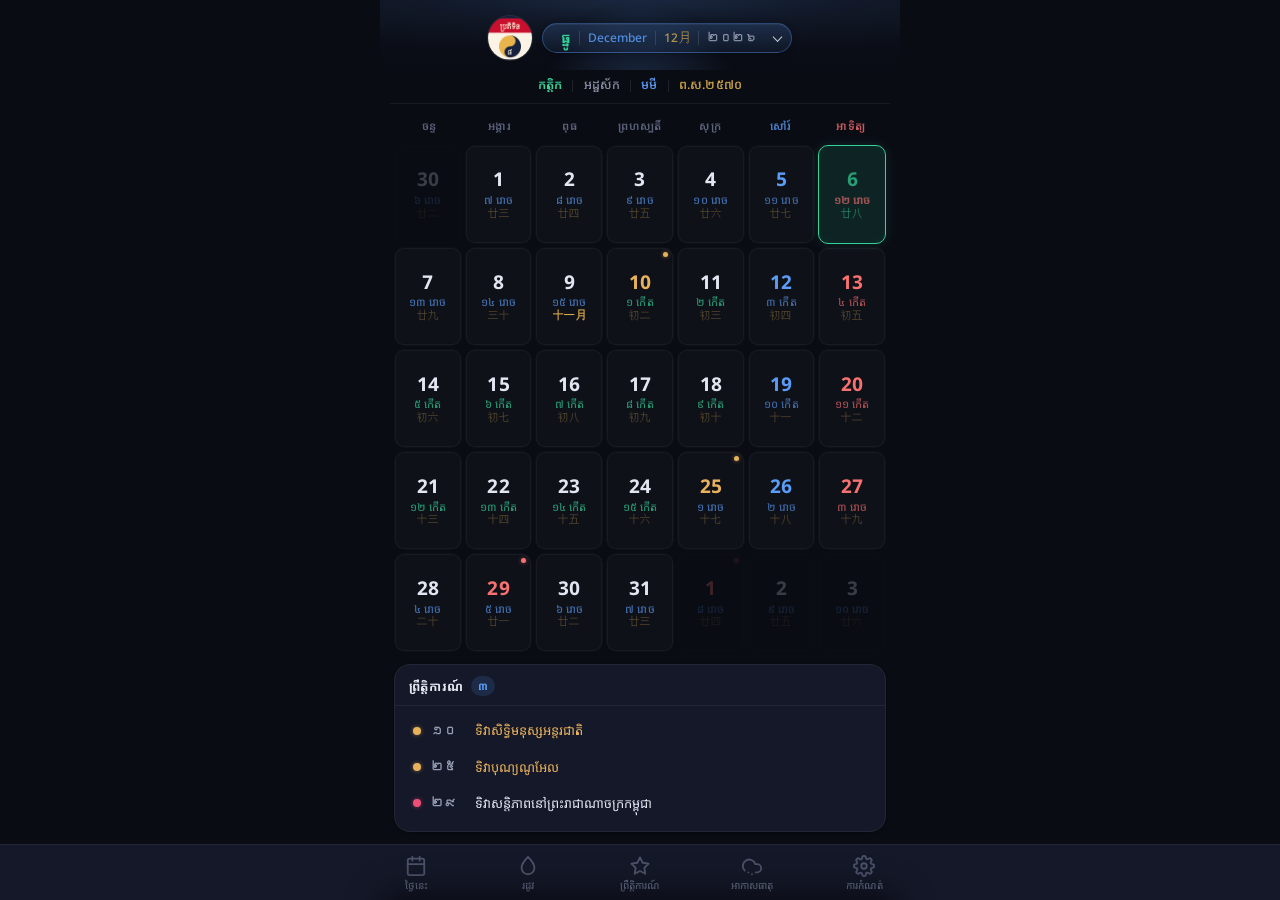
==== index.html @ cca9beac "Release 1.5.1 Version bump only; no functional change on top of 1.5.0.  Service worker cache bumped " ====
<!DOCTYPE html>
<html lang="km">
<head>
  <meta charset="UTF-8">
  <meta name="viewport" content="width=device-width, initial-scale=1.0, viewport-fit=cover">
  <meta name="theme-color" content="#0a0c14" media="(prefers-color-scheme: dark)">
  <meta name="theme-color" content="#f0f2f8" media="(prefers-color-scheme: light)">
  <meta name="apple-mobile-web-app-capable" content="yes">
  <meta name="apple-mobile-web-app-status-bar-style" content="black-translucent">
  <meta name="apple-mobile-web-app-title" content="ប្រតិទិនខ្មែរ">
  <meta name="description" content="Khmer Lunar Calendar - ប្រតិទិនខ្មែរ">
  <title>ប្រតិទិនខ្មែរ - Khmer Calendar</title>
  <link rel="preconnect" href="https://fonts.googleapis.com">
  <link rel="preconnect" href="https://fonts.gstatic.com" crossorigin>
  <link rel="manifest" href="manifest.json">
  <link rel="apple-touch-icon" sizes="180x180" href="icons/apple-touch-icon.png">
  <link rel="apple-touch-icon" sizes="167x167" href="icons/icon-167.png">
  <link rel="apple-touch-icon" sizes="152x152" href="icons/icon-152.png">
  <link rel="apple-touch-icon" sizes="120x120" href="icons/icon-120.png">
  <link rel="icon" type="image/png" sizes="192x192" href="icons/icon-192.png">
  <!-- iOS Splash Screens -->
  <link rel="apple-touch-startup-image" media="(device-width: 390px) and (device-height: 844px) and (-webkit-device-pixel-ratio: 3)" href="icons/splash/splash-1170x2532.png">
  <link rel="apple-touch-startup-image" media="(device-width: 428px) and (device-height: 926px) and (-webkit-device-pixel-ratio: 3)" href="icons/splash/splash-1284x2778.png">
  <link rel="apple-touch-startup-image" media="(device-width: 430px) and (device-height: 932px) and (-webkit-device-pixel-ratio: 3)" href="icons/splash/splash-1290x2796.png">
  <link rel="apple-touch-startup-image" media="(device-width: 393px) and (device-height: 852px) and (-webkit-device-pixel-ratio: 3)" href="icons/splash/splash-1179x2556.png">
  <link rel="apple-touch-startup-image" media="(device-width: 375px) and (device-height: 667px) and (-webkit-device-pixel-ratio: 2)" href="icons/splash/splash-750x1334.png">
  <link rel="apple-touch-startup-image" media="(device-width: 414px) and (device-height: 896px) and (-webkit-device-pixel-ratio: 3)" href="icons/splash/splash-1242x2688.png">
  <link rel="apple-touch-startup-image" media="(device-width: 414px) and (device-height: 896px) and (-webkit-device-pixel-ratio: 2)" href="icons/splash/splash-828x1792.png">
  <link rel="apple-touch-startup-image" media="(device-width: 375px) and (device-height: 812px) and (-webkit-device-pixel-ratio: 3)" href="icons/splash/splash-1125x2436.png">
  <link rel="apple-touch-startup-image" media="(device-width: 834px) and (device-height: 1194px) and (-webkit-device-pixel-ratio: 2)" href="icons/splash/splash-1668x2388.png">
  <link rel="apple-touch-startup-image" media="(device-width: 1024px) and (device-height: 1366px) and (-webkit-device-pixel-ratio: 2)" href="icons/splash/splash-2048x2732.png">
  <link rel="stylesheet" href="css/khmer-calendar.css">
</head>
<body>
  <div class="cal-app">
    <!-- Slim brand bar — logo + month/year select centered together on one row.
         The today's full Khmer + Gregorian dates moved to #cal-today-popup,
         which slides down when the Today footer is tapped. -->
    <header class="cal-topbar cal-topbar--slim cal-topbar--center">
      <div class="cal-topbar-glow"></div>
      <div class="cal-topbar-row">
        <img class="cal-topbar-icon" src="icons/icon-192.png" alt="" width="34" height="34">
        <button type="button" class="cal-month-title" id="cal-month-title" aria-label="Choose month and year"></button>
      </div>
    </header>

    <!-- Today popup — opens when the Today footer button is tapped.
         Shows the full Khmer + Gregorian date for today. Tap anywhere to
         dismiss; also auto-dismisses after 5 seconds. -->
    <div class="cal-today-popup" id="cal-today-popup" aria-hidden="true">
      <div class="cal-today-popup-card">
        <div class="cal-today-popup-row">
          <div class="cal-today-popup-text">
            <div class="cal-today-khmer" id="cal-today-khmer"></div>
            <div class="cal-today-greg" id="cal-today-greg"></div>
          </div>
          <button type="button" class="cal-today-popup-close" id="cal-today-popup-close" aria-label="Close">&times;</button>
        </div>
      </div>
    </div>

    <!-- Period / Women's health overlay (opened from footer) -->
    <div class="cal-settings-overlay" id="cal-health-overlay">
      <div class="cal-settings-panel cal-health-panel">
        <div class="settings-header">
          <span class="settings-title">
            <span class="health-icon">🌸</span>
            <span data-i18n="healthTracking">ការតាមដានសុខភាព</span>
          </span>
          <button type="button" class="settings-close" id="health-overlay-close">&times;</button>
        </div>

        <div class="settings-section">
          <div class="settings-row-header">
            <label class="settings-label" for="health-toggle" data-i18n="enableHealthTracking">បើកការតាមដាន</label>
            <label class="settings-switch" for="health-toggle">
              <input type="checkbox" id="health-toggle" aria-label="Enable women's health tracking">
              <span class="settings-switch-slider"></span>
            </label>
          </div>
        </div>

        <div class="settings-health-body" id="health-body" hidden>
          <div class="settings-section">
            <div class="health-active-profile">
              <label class="health-active-label" for="health-profile-select" data-i18n="activeProfile">ប្រវត្តិសកម្ម</label>
              <select id="health-profile-select" class="health-profile-select" aria-label="Active health profile"></select>
            </div>
          </div>

          <div class="settings-section">
            <div class="health-actions">
              <button type="button" id="health-log-period-btn" class="health-action-btn health-action-btn--primary">
                <svg width="14" height="14" viewBox="0 0 24 24" fill="none" stroke="currentColor" stroke-width="2.2" stroke-linecap="round" stroke-linejoin="round"><circle cx="12" cy="12" r="9"/><line x1="12" y1="8" x2="12" y2="16"/><line x1="8" y1="12" x2="16" y2="12"/></svg>
                <span data-i18n="logPeriod">កត់ត្រារដូវ</span>
              </button>
              <button type="button" id="health-manage-profiles-btn" class="health-action-btn">
                <svg width="14" height="14" viewBox="0 0 24 24" fill="none" stroke="currentColor" stroke-width="2.2" stroke-linecap="round" stroke-linejoin="round"><path d="M20 21v-2a4 4 0 0 0-4-4H8a4 4 0 0 0-4 4v2"/><circle cx="12" cy="7" r="4"/></svg>
                <span data-i18n="manageProfiles">គ្រប់គ្រងប្រវត្តិ</span>
              </button>
            </div>
            <div class="health-summary" id="health-summary"></div>
          </div>

          <div class="settings-section">
            <div class="settings-label" data-i18n="periodHistory">ប្រវត្តិរដូវ</div>
            <div class="health-period-history" id="health-period-history"></div>
          </div>

          <div class="settings-section">
            <div class="health-legend">
              <div class="health-legend-row"><span class="health-legend-dot health-legend-dot--period"></span><span data-i18n="healthPeriod">រដូវ</span></div>
              <div class="health-legend-row"><span class="health-legend-dot health-legend-dot--ovulation"></span><span data-i18n="healthOvulation">ការបញ្ចេញពងពេលត្រូវ</span></div>
              <div class="health-legend-row"><span class="health-legend-dot health-legend-dot--fertile"></span><span data-i18n="healthFertile">រយៈពេលអាចមានកូន</span></div>
            </div>
          </div>

          <div class="settings-section">
            <button type="button" id="health-reset-all-btn" class="health-reset-btn">
              <svg width="14" height="14" viewBox="0 0 24 24" fill="none" stroke="currentColor" stroke-width="2.2" stroke-linecap="round" stroke-linejoin="round"><path d="M3 6h18"/><path d="M19 6v14a2 2 0 0 1-2 2H7a2 2 0 0 1-2-2V6"/><path d="M8 6V4a2 2 0 0 1 2-2h4a2 2 0 0 1 2 2v2"/></svg>
              <span data-i18n="resetAllData">លុបទិន្នន័យទាំងអស់</span>
            </button>
          </div>

          <div class="settings-section">
            <div class="health-privacy-note" data-i18n="healthPrivacyNote">
              ទិន្នន័យរក្សាទុកនៅលើឧបករណ៍របស់អ្នកប៉ុណ្ណោះ មិនបញ្ជូនទៅណាមួយឡើយ។
            </div>
          </div>
        </div>
      </div>
    </div>

    <!-- Settings/About chooser menu — opened from the footer gear. Two stacked
         entries; each opens its own popup panel below. -->
    <div class="cal-settings-overlay" id="cal-settings-menu-overlay">
      <div class="cal-settings-panel cal-menu-panel">
        <div class="settings-header">
          <span class="settings-title" data-i18n="more">ច្រើនទៀត</span>
          <button class="settings-close" id="settings-menu-close">&times;</button>
        </div>
        <div class="settings-menu-list">
          <button type="button" class="settings-menu-item" id="open-settings-popup">
            <span class="settings-menu-icon">
              <svg width="18" height="18" viewBox="0 0 24 24" fill="none" stroke="currentColor" stroke-width="2" stroke-linecap="round" stroke-linejoin="round"><circle cx="12" cy="12" r="3"/><path d="M19.4 15a1.65 1.65 0 0 0 .33 1.82l.06.06a2 2 0 0 1-2.83 2.83l-.06-.06a1.65 1.65 0 0 0-1.82-.33 1.65 1.65 0 0 0-1 1.51V21a2 2 0 0 1-4 0v-.09A1.65 1.65 0 0 0 9 19.4a1.65 1.65 0 0 0-1.82.33l-.06.06a2 2 0 0 1-2.83-2.83l.06-.06A1.65 1.65 0 0 0 4.68 15a1.65 1.65 0 0 0-1.51-1H3a2 2 0 0 1 0-4h.09A1.65 1.65 0 0 0 4.6 9a1.65 1.65 0 0 0-.33-1.82l-.06-.06a2 2 0 0 1 2.83-2.83l.06.06A1.65 1.65 0 0 0 9 4.68a1.65 1.65 0 0 0 1-1.51V3a2 2 0 0 1 4 0v.09a1.65 1.65 0 0 0 1 1.51 1.65 1.65 0 0 0 1.82-.33l.06-.06a2 2 0 0 1 2.83 2.83l-.06.06A1.65 1.65 0 0 0 19.4 9a1.65 1.65 0 0 0 1.51 1H21a2 2 0 0 1 0 4h-.09a1.65 1.65 0 0 0-1.51 1z"/></svg>
            </span>
            <span class="settings-menu-label" data-i18n="settings">ការកំណត់</span>
            <span class="settings-menu-arrow" aria-hidden="true"></span>
          </button>
          <button type="button" class="settings-menu-item" id="open-about-popup">
            <span class="settings-menu-icon">
              <svg width="18" height="18" viewBox="0 0 24 24" fill="none" stroke="currentColor" stroke-width="2" stroke-linecap="round" stroke-linejoin="round"><circle cx="12" cy="12" r="10"/><line x1="12" y1="16" x2="12" y2="12"/><line x1="12" y1="8" x2="12.01" y2="8"/></svg>
            </span>
            <span class="settings-menu-label" data-i18n="about">អំពី</span>
            <span class="settings-menu-arrow" aria-hidden="true"></span>
          </button>
        </div>
      </div>
    </div>

    <!-- Settings popup — opened from the chooser menu -->
    <div class="cal-settings-overlay" id="cal-settings-overlay">
      <div class="cal-settings-panel" id="cal-settings-panel">
        <div class="settings-header">
          <span class="settings-title" data-i18n="settings">ការកំណត់</span>
          <button class="settings-close" id="settings-close">&times;</button>
        </div>

        <!-- Settings content -->
        <div class="settings-tab-panel is-active" data-tab-panel="settings" role="tabpanel">
          <div class="settings-section">
            <div class="settings-label" data-i18n="theme">រូបរាង</div>
            <div class="settings-toggle-group" id="theme-toggle">
              <button class="settings-toggle active" data-theme="dark" data-i18n="dark">ងងឹត</button>
              <button class="settings-toggle" data-theme="light" data-i18n="light">ភ្លឺ</button>
            </div>
          </div>

          <div class="settings-section">
            <div class="settings-label" data-i18n="language">ភាសា</div>
            <div class="settings-toggle-group" id="lang-toggle">
              <button class="settings-toggle active" data-lang="km">ខ្មែរ</button>
              <button class="settings-toggle" data-lang="en">English</button>
              <button class="settings-toggle" data-lang="zh">中文</button>
            </div>
          </div>

          <div class="settings-section">
            <div class="settings-label" data-i18n="startDay">ថ្ងៃចាប់ផ្តើមសប្តាហ៍</div>
            <div class="settings-toggle-group" id="startday-toggle">
              <button class="settings-toggle" data-start="sun" data-i18n="sunday">អាទិត្យ</button>
              <button class="settings-toggle active" data-start="mon" data-i18n="monday">ចន្ទ</button>
            </div>
          </div>
        </div>
      </div>
    </div>

    <!-- About popup — opened from the chooser menu -->
    <div class="cal-settings-overlay" id="cal-about-overlay">
      <div class="cal-settings-panel" id="cal-about-panel">
        <div class="settings-header">
          <span class="settings-title" data-i18n="about">អំពី</span>
          <button class="settings-close" id="about-close">&times;</button>
        </div>

        <!-- About content -->
        <div class="settings-tab-panel is-active" data-tab-panel="about" role="tabpanel">

          <!-- Hero card: icon + name + version + tagline -->
          <div class="about-hero">
            <div class="about-hero-icon-wrap">
              <img class="about-hero-icon" src="icons/icon-192.png" alt="" width="64" height="64">
            </div>
            <div class="about-hero-name">ប្រតិទិនខ្មែរ</div>
            <div class="about-hero-tagline" data-i18n="aboutTagline">ប្រតិទិនច័ន្ទគតិខ្មែរ ដំណើរការដោយគ្មានអ៊ីនធឺណេត</div>
            <div class="about-hero-version">
              <span class="about-version-label" data-i18n="version">កំណែ</span>
              <span class="about-version-num" id="settings-app-version">1.5.1</span>
              <a id="about-update" class="about-update-pill"
                 href="https://play.google.com/store/apps/details?id=com.khmercalendar.app"
                 target="_blank" rel="noopener">
                <svg width="11" height="11" viewBox="0 0 24 24" fill="none" stroke="currentColor" stroke-width="2.4" stroke-linecap="round" stroke-linejoin="round"><path d="M21 12a9 9 0 0 1-9 9 9.75 9.75 0 0 1-6.74-2.74L3 16"/><path d="M3 22v-6h6"/><path d="M3 12a9 9 0 0 1 9-9 9.75 9.75 0 0 1 6.74 2.74L21 8"/><path d="M21 2v6h-6"/></svg>
                <span data-i18n="checkUpdate">ពិនិត្យកំណែថ្មី</span>
              </a>
            </div>
          </div>

          <!-- Developer section -->
          <div class="about-section">
            <div class="about-section-label" data-i18n="developer">អ្នកអភិវឌ្ឍ</div>
            <div class="about-card">
              <div class="about-person">
                <div class="about-avatar">KM</div>
                <div class="about-person-info">
                  <div class="about-person-name" data-i18n="devName">ខែម មី</div>
                  <div class="about-person-role" data-i18n="developer">អ្នកអភិវឌ្ឍ</div>
                </div>
              </div>
              <div class="about-contacts">
                <a class="about-contact-row" href="https://t.me/khemmy99" target="_blank" rel="noopener">
                  <span class="about-contact-icon">
                    <svg width="14" height="14" viewBox="0 0 24 24" fill="currentColor"><path d="M9.78 18.65l.28-4.23 7.68-6.92c.34-.31-.07-.46-.52-.19l-9.5 6 -4.11-1.3c-.88-.25-.89-.86.2-1.3l16.13-6.22c.74-.27 1.43.18 1.15 1.31l-2.75 12.95c-.19.91-.74 1.13-1.5.71l-4.15-3.07-1.99 1.93c-.23.23-.42.42-.83.42z"/></svg>
                  </span>
                  <span class="about-contact-label" data-i18n="telegram">Telegram</span>
                  <span class="about-contact-value">@khemmy99</span>
                </a>
                <a class="about-contact-row" href="tel:+85587905678">
                  <span class="about-contact-icon">
                    <svg width="14" height="14" viewBox="0 0 24 24" fill="none" stroke="currentColor" stroke-width="2" stroke-linecap="round" stroke-linejoin="round"><path d="M22 16.92v3a2 2 0 0 1-2.18 2 19.79 19.79 0 0 1-8.63-3.07 19.5 19.5 0 0 1-6-6 19.79 19.79 0 0 1-3.07-8.67A2 2 0 0 1 4.11 2h3a2 2 0 0 1 2 1.72 12.84 12.84 0 0 0 .7 2.81 2 2 0 0 1-.45 2.11L8.09 9.91a16 16 0 0 0 6 6l1.27-1.27a2 2 0 0 1 2.11-.45 12.84 12.84 0 0 0 2.81.7A2 2 0 0 1 22 16.92z"/></svg>
                  </span>
                  <span class="about-contact-label" data-i18n="phone">ទូរស័ព្ទ</span>
                  <span class="about-contact-value">+855 87 90 5678</span>
                </a>
                <a class="about-contact-row" href="https://kmsoftstore.com" target="_blank" rel="noopener">
                  <span class="about-contact-icon">
                    <svg width="14" height="14" viewBox="0 0 24 24" fill="none" stroke="currentColor" stroke-width="2" stroke-linecap="round" stroke-linejoin="round"><circle cx="12" cy="12" r="10"/><line x1="2" y1="12" x2="22" y2="12"/><path d="M12 2a15.3 15.3 0 0 1 4 10 15.3 15.3 0 0 1-4 10 15.3 15.3 0 0 1-4-10 15.3 15.3 0 0 1 4-10z"/></svg>
                  </span>
                  <span class="about-contact-label" data-i18n="website">គេហទំព័រ</span>
                  <span class="about-contact-value">kmsoftstore.com</span>
                </a>
                <a class="about-contact-row" href="https://www.facebook.com/KMLOL" target="_blank" rel="noopener">
                  <span class="about-contact-icon">
                    <svg width="14" height="14" viewBox="0 0 24 24" fill="currentColor"><path d="M22 12a10 10 0 1 0-11.56 9.88v-6.99H7.9v-2.89h2.54V9.85c0-2.51 1.49-3.89 3.78-3.89 1.1 0 2.24.2 2.24.2v2.46h-1.26c-1.24 0-1.63.77-1.63 1.56V12h2.78l-.44 2.89h-2.33v6.99A10 10 0 0 0 22 12z"/></svg>
                  </span>
                  <span class="about-contact-label" data-i18n="facebook">Facebook</span>
                  <span class="about-contact-value">facebook.com/KMLOL</span>
                </a>
              </div>
            </div>
          </div>

          <!-- Project team section -->
          <div class="about-section">
            <div class="about-section-label" data-i18n="projectTeam">ក្រុមការងារគម្រោង</div>
            <div class="about-card about-team-card">
              <div class="about-team-row">
                <span class="about-team-role" data-i18n="projectSupporter">អ្នកគ្រប់គ្រងគម្រោង</span>
                <span class="about-team-name" data-i18n="pmName">យុត ខេមរា</span>
              </div>
              <div class="about-team-divider"></div>
              <div class="about-team-row about-team-row--list">
                <span class="about-team-role" data-i18n="supporters">អ្នកគាំទ្រ</span>
                <ul class="about-team-list">
                  <li data-i18n="supporter1">សៅ សាណាត</li>
                  <li data-i18n="supporter2">យុត និមល់</li>
                  <li data-i18n="supporter3">ខែម ចន្នី</li>
                  <li data-i18n="supporter4">ឈឿន ម៉ាណែត</li>
                </ul>
              </div>
            </div>
          </div>

          <!-- Action buttons -->
          <div class="about-actions">
            <a class="about-action-btn" id="about-contact" href="mailto:my.khem.mathst@gmail.com">
              <svg width="15" height="15" viewBox="0 0 24 24" fill="none" stroke="currentColor" stroke-width="2" stroke-linecap="round" stroke-linejoin="round"><path d="M4 4h16c1.1 0 2 .9 2 2v12c0 1.1-.9 2-2 2H4c-1.1 0-2-.9-2-2V6c0-1.1.9-2 2-2z"/><polyline points="22,6 12,13 2,6"/></svg>
              <span data-i18n="contact">ទាក់ទង</span>
            </a>
            <a class="about-action-btn" id="about-privacy" href="https://khemmy99.github.io/KhmerDates/privacy.html" target="_blank" rel="noopener">
              <svg width="15" height="15" viewBox="0 0 24 24" fill="none" stroke="currentColor" stroke-width="2" stroke-linecap="round" stroke-linejoin="round"><path d="M12 22s8-4 8-10V5l-8-3-8 3v7c0 6 8 10 8 10z"/></svg>
              <span data-i18n="privacy">គោលនយោបាយឯកជន</span>
            </a>
          </div>

        </div>

      </div>
    </div>

    <!-- Events overlay — opened from footer, shows full-year holidays grouped by month -->
    <div class="cal-settings-overlay" id="cal-events-overlay">
      <div class="cal-settings-panel cal-events-panel">
        <div class="settings-header">
          <span class="settings-title">
            <span class="events-icon">📅</span>
            <span data-i18n="events">ព្រឹត្តិការណ៍</span>
            <span class="events-year" id="events-year"></span>
          </span>
          <button type="button" class="settings-close" id="events-overlay-close">&times;</button>
        </div>
        <div class="events-year-bar">
          <button type="button" class="events-year-btn" id="events-year-prev" aria-label="Previous year">&#9664;</button>
          <span class="events-year-label" id="events-year-label"></span>
          <button type="button" class="events-year-btn" id="events-year-next" aria-label="Next year">&#9654;</button>
        </div>
        <div class="events-list" id="events-list"></div>
      </div>
    </div>

    <!-- Weather overlay — opened from footer -->
    <div class="cal-settings-overlay" id="cal-weather-overlay">
      <div class="cal-settings-panel cal-weather-panel">
        <div class="settings-header">
          <span class="settings-title">
            <span class="weather-title-icon">☀️</span>
            <span data-i18n="weather">អាកាសធាតុ</span>
          </span>
          <button type="button" class="settings-close" id="weather-overlay-close">&times;</button>
        </div>

        <!-- City picker + use-my-location button -->
        <div class="weather-location-bar">
          <select id="weather-city-select" class="weather-city-select" aria-label="City"></select>
          <button type="button" id="weather-gps-btn" class="weather-gps-btn">
            <svg width="13" height="13" viewBox="0 0 24 24" fill="none" stroke="currentColor" stroke-width="2.2" stroke-linecap="round" stroke-linejoin="round"><circle cx="12" cy="12" r="10"/><circle cx="12" cy="12" r="3"/><line x1="12" y1="2" x2="12" y2="4"/><line x1="12" y1="20" x2="12" y2="22"/><line x1="2" y1="12" x2="4" y2="12"/><line x1="20" y1="12" x2="22" y2="12"/></svg>
            <span data-i18n="useMyLocation">ប្រើទីតាំងរបស់ខ្ញុំ</span>
          </button>
        </div>

        <!-- Current conditions card -->
        <div class="weather-current" id="weather-current">
          <div class="weather-loading"><span class="weather-spinner"></span> <span data-i18n="loading">កំពុងផ្ទុក...</span></div>
        </div>

        <!-- Hourly strip + 7-day list -->
        <div class="weather-section">
          <div class="weather-section-label" data-i18n="hourly">ម៉ោងបន្ទាប់</div>
          <div class="weather-hourly" id="weather-hourly"></div>
        </div>
        <div class="weather-section">
          <div class="weather-section-label" data-i18n="daily">៧ ថ្ងៃខាងមុខ</div>
          <div class="weather-daily" id="weather-daily"></div>
        </div>

        <div class="weather-credit" data-i18n="weatherCredit">ទិន្នន័យដោយ Open-Meteo</div>
      </div>
    </div>

    <!-- Month picker moved into the topbar (next to the logo). The grid still
         supports swipe left/right to change month. -->

    <!-- Lunar info line -->
    <div class="cal-lunar-info" id="cal-lunar-info"></div>

    <!-- Month/Year picker overlay -->
    <div class="cal-picker-overlay" id="cal-picker-overlay">
      <div class="cal-picker-panel" id="cal-picker-panel"></div>
    </div>

    <!-- Health: Log period modal -->
    <div class="cal-modal-overlay" id="health-log-overlay">
      <div class="cal-modal-panel">
        <div class="cal-modal-header">
          <span data-i18n="logPeriod">កត់ត្រារដូវ</span>
          <button type="button" class="cal-modal-close" id="health-log-close">&times;</button>
        </div>
        <div class="cal-modal-body">
          <label class="cal-modal-field">
            <span data-i18n="startDate">ថ្ងៃចាប់ផ្តើម</span>
            <input type="date" id="health-log-start">
          </label>
          <label class="cal-modal-field">
            <span data-i18n="endDate">ថ្ងៃបញ្ចប់ (ស្រេចចិត្ត)</span>
            <input type="date" id="health-log-end">
          </label>
          <div class="cal-modal-actions">
            <button type="button" class="cal-modal-btn" id="health-log-cancel" data-i18n="cancel">បោះបង់</button>
            <button type="button" class="cal-modal-btn cal-modal-btn--primary" id="health-log-save" data-i18n="save">រក្សាទុក</button>
          </div>
        </div>
      </div>
    </div>

    <!-- Health: Manage profiles modal -->
    <div class="cal-modal-overlay" id="health-profiles-overlay">
      <div class="cal-modal-panel">
        <div class="cal-modal-header">
          <span data-i18n="manageProfiles">គ្រប់គ្រងប្រវត្តិ</span>
          <button type="button" class="cal-modal-close" id="health-profiles-close">&times;</button>
        </div>
        <div class="cal-modal-body">
          <div class="health-profiles-list" id="health-profiles-list"></div>
          <button type="button" class="cal-modal-btn cal-modal-btn--primary" id="health-add-profile-btn" data-i18n="addProfile">បន្ថែមប្រវត្តិ</button>
        </div>
      </div>
    </div>

    <!-- Weekday headers -->
    <div class="cal-weekdays" id="cal-weekdays"></div>

    <!-- Calendar grid -->
    <div class="cal-grid" id="cal-grid"></div>

    <!-- Events for the month currently on screen -->
    <section class="month-events" id="month-events" aria-live="polite">
      <div class="month-events-head">
        <span class="month-events-title" id="month-events-title">ព្រឹត្តិការណ៍</span>
        <span class="month-events-count" id="month-events-count"></span>
      </div>
      <div class="month-events-body" id="month-events-body"></div>
    </section>

    <!-- Today button -->
    <button class="cal-today-btn" id="cal-today-btn">ថ្ងៃនេះ</button>

    <!-- Footer bar -->
    <nav class="cal-footer" id="cal-footer">
      <button class="cal-footer-btn" id="cal-today-footer" aria-label="Today">
        <svg width="22" height="22" viewBox="0 0 24 24" fill="none" stroke="currentColor" stroke-width="2" stroke-linecap="round" stroke-linejoin="round"><rect x="3" y="4" width="18" height="18" rx="2" ry="2"/><line x1="16" y1="2" x2="16" y2="6"/><line x1="8" y1="2" x2="8" y2="6"/><line x1="3" y1="10" x2="21" y2="10"/></svg>
        <span data-i18n="today">ថ្ងៃនេះ</span>
      </button>
      <button class="cal-footer-btn cal-footer-btn--health" id="cal-health-btn" aria-label="Period tracker">
        <svg width="22" height="22" viewBox="0 0 24 24" fill="none" stroke="currentColor" stroke-width="2" stroke-linecap="round" stroke-linejoin="round"><path d="M12 2C12 2 5 9 5 14a7 7 0 0 0 14 0c0-5-7-12-7-12z"/></svg>
        <span data-i18n="periodFooter">រដូវ</span>
      </button>
      <button class="cal-footer-btn" id="cal-events-btn" aria-label="Events">
        <svg width="22" height="22" viewBox="0 0 24 24" fill="none" stroke="currentColor" stroke-width="2" stroke-linecap="round" stroke-linejoin="round"><polygon points="12 2.6 14.9 8.48 21.4 9.43 16.7 14.01 17.81 20.48 12 17.42 6.19 20.48 7.3 14.01 2.6 9.43 9.1 8.48 12 2.6"/></svg>
        <span data-i18n="eventsFooter">ព្រឹត្តិការណ៍</span>
      </button>
      <button class="cal-footer-btn cal-footer-btn--weather" id="cal-weather-btn" aria-label="Weather">
        <svg width="22" height="22" viewBox="0 0 24 24" fill="none" stroke="currentColor" stroke-width="2" stroke-linecap="round" stroke-linejoin="round"><path d="M17.5 19a4.5 4.5 0 1 0 0-9h-1.8A7 7 0 1 0 4 16.9"/><line x1="8" y1="19" x2="8" y2="19"/><line x1="12" y1="21" x2="12" y2="21"/><line x1="16" y1="19" x2="16" y2="19"/></svg>
        <span data-i18n="weatherFooter">អាកាសធាតុ</span>
      </button>
      <button class="cal-footer-btn" id="cal-settings-btn" aria-label="Settings">
        <svg width="22" height="22" viewBox="0 0 24 24" fill="none" stroke="currentColor" stroke-width="2" stroke-linecap="round" stroke-linejoin="round"><circle cx="12" cy="12" r="3"/><path d="M19.4 15a1.65 1.65 0 0 0 .33 1.82l.06.06a2 2 0 0 1-2.83 2.83l-.06-.06a1.65 1.65 0 0 0-1.82-.33 1.65 1.65 0 0 0-1 1.51V21a2 2 0 0 1-4 0v-.09A1.65 1.65 0 0 0 9 19.4a1.65 1.65 0 0 0-1.82.33l-.06.06a2 2 0 0 1-2.83-2.83l.06-.06A1.65 1.65 0 0 0 4.68 15a1.65 1.65 0 0 0-1.51-1H3a2 2 0 0 1 0-4h.09A1.65 1.65 0 0 0 4.6 9a1.65 1.65 0 0 0-.33-1.82l-.06-.06a2 2 0 0 1 2.83-2.83l.06.06A1.65 1.65 0 0 0 9 4.68a1.65 1.65 0 0 0 1-1.51V3a2 2 0 0 1 4 0v.09a1.65 1.65 0 0 0 1 1.51 1.65 1.65 0 0 0 1.82-.33l.06-.06a2 2 0 0 1 2.83 2.83l-.06.06A1.65 1.65 0 0 0 19.4 9a1.65 1.65 0 0 0 1.51 1H21a2 2 0 0 1 0 4h-.09a1.65 1.65 0 0 0-1.51 1z"/></svg>
        <span data-i18n="settings">ការកំណត់</span>
      </button>
    </nav>

    <!-- Day detail bottom sheet -->
    <div class="cal-detail" id="cal-detail">
      <div class="cal-detail-handle"></div>
      <div class="cal-detail-content" id="cal-detail-content"></div>
    </div>
  </div>

  <!-- Toast -->
  <div id="toast-container" class="toast-container"></div>

  <!-- Install PWA banner -->
  <div id="install-banner" class="install-banner is-hidden">
    <span>📲 Install ប្រតិទិនខ្មែរ</span>
    <button id="install-btn" class="install-btn">Install</button>
    <button id="install-dismiss" class="install-dismiss">&times;</button>
  </div>

  <script src="js/khmer-calendar.js"></script>
  <script src="js/chinese-calendar.js"></script>
  <script src="js/holidays.js"></script>
  <script src="js/daily-block.js"></script>
  <script src="js/health-tracker.js"></script>
  <script src="js/weather.js"></script>
  <script src="js/i18n.js"></script>
  <script src="js/khmer-calendar-ui.js"></script>
  <script>
    // Configure Capacitor status bar to match the active theme
    function applyStatusBarTheme() {
      if (!(window.Capacitor && window.Capacitor.Plugins && window.Capacitor.Plugins.StatusBar)) return;
      const StatusBar = window.Capacitor.Plugins.StatusBar;
      const theme = document.documentElement.getAttribute('data-theme') || 'dark';
      const isLight = theme === 'light';
      // Overlay the WebView so the topbar background extends edge-to-edge with
      // no visible "bar" above it. CSS (.cal-topbar padding-top: env(safe-area-inset-top))
      // pushes the topbar content below the status bar so text doesn't overlap.
      StatusBar.setOverlaysWebView({ overlay: true });
      // setBackgroundColor is a no-op when overlay=true (transparent),
      // but Style still controls whether the system icons are light/dark.
      StatusBar.setStyle({ style: isLight ? 'LIGHT' : 'DARK' });
    }
    document.addEventListener('DOMContentLoaded', applyStatusBarTheme);

    // Read version directly from the native APK (bypasses any cached HTML).
    // Falls back to the hardcoded span content if running as a web PWA.
    document.addEventListener('DOMContentLoaded', () => {
      if (!(window.Capacitor && window.Capacitor.Plugins && window.Capacitor.Plugins.App)) return;
      window.Capacitor.Plugins.App.getInfo().then((info) => {
        const el = document.getElementById('settings-app-version');
        if (el && info && info.version) el.textContent = info.version;
      }).catch(() => { /* silently keep the hardcoded fallback */ });
    });

    // Mirror week-start preference from localStorage to Capacitor Preferences
    // on first launch — so the native widget reads the right value even when
    // the user changed the setting BEFORE this build added widget sync.
    document.addEventListener('DOMContentLoaded', () => {
      if (!(window.Capacitor && window.Capacitor.Plugins && window.Capacitor.Plugins.Preferences)) return;
      const val = localStorage.getItem('kh-cal-startday') || 'mon';
      window.Capacitor.Plugins.Preferences.set({ key: 'kh-cal-startday', value: val }).catch(() => {});
    });

    // Update button: open the Play Store page externally
    // (Android system will route the play.google.com URL to the Play Store app)
    document.addEventListener('click', (e) => {
      const btn = e.target.closest && e.target.closest('#about-update');
      if (!btn) return;
      e.preventDefault();
      const url = 'https://play.google.com/store/apps/details?id=com.khmercalendar.app';
      const isCapacitor = !!(window.Capacitor && window.Capacitor.isNativePlatform && window.Capacitor.isNativePlatform());
      // '_system' tells Capacitor's Cordova-compat layer to open in the OS browser
      // (Android then routes Play Store URLs straight to the Play Store app)
      window.open(url, isCapacitor ? '_system' : '_blank', 'noopener');
    });

    // Re-apply when theme attribute mutates
    new MutationObserver(applyStatusBarTheme).observe(
      document.documentElement, { attributes: true, attributeFilter: ['data-theme'] }
    );
  </script>
  <script>
    if ('serviceWorker' in navigator) {
      window.addEventListener('load', () => navigator.serviceWorker.register('./sw.js').catch(() => {}));
    }

    // PWA install banner (suppressed when already installed or recently dismissed)
    let _deferredPrompt = null;
    const _bannerDismissedKey = 'kh-cal-install-dismissed';
    const _isStandalone = window.matchMedia('(display-mode: standalone)').matches || window.navigator.standalone === true;

    window.addEventListener('beforeinstallprompt', (e) => {
      e.preventDefault();
      _deferredPrompt = e;
      if (_isStandalone) return;
      if (localStorage.getItem(_bannerDismissedKey)) return;
      const banner = document.getElementById('install-banner');
      if (banner) banner.classList.remove('is-hidden');
    });

    document.addEventListener('click', (e) => {
      if (e.target.id === 'install-btn' && _deferredPrompt) {
        _deferredPrompt.prompt();
        _deferredPrompt.userChoice.then(() => { _deferredPrompt = null; });
        document.getElementById('install-banner').classList.add('is-hidden');
      }
      if (e.target.id === 'install-dismiss') {
        localStorage.setItem(_bannerDismissedKey, '1');
        document.getElementById('install-banner').classList.add('is-hidden');
      }
    });

    // Esc closes any open overlay
    document.addEventListener('keydown', (e) => {
      if (e.key !== 'Escape') return;
      ['cal-settings-menu-overlay', 'cal-settings-overlay', 'cal-about-overlay', 'cal-picker-overlay', 'cal-health-overlay', 'cal-events-overlay', 'cal-weather-overlay', 'health-log-overlay', 'health-profiles-overlay'].forEach((id) => {
        const el = document.getElementById(id);
        if (el && el.classList.contains('open')) el.classList.remove('open');
      });
      // Esc also closes the today popup
      const todayPopup = document.getElementById('cal-today-popup');
      if (todayPopup && todayPopup.classList.contains('is-open')) {
        todayPopup.classList.remove('is-open');
        todayPopup.setAttribute('aria-hidden', 'true');
      }
      const detail = document.getElementById('cal-detail');
      if (detail && detail.classList.contains('open')) detail.classList.remove('open');
    });
  </script>
</body>
</html>
---- css/khmer-calendar.css ----
/* ===== Khmer Calendar App — Professional Edition ===== */
@import url('https://fonts.googleapis.com/css2?family=Noto+Sans+Khmer:wght@300;400;500;600;700;800&display=swap');

:root {
  --kh-bg: #0a0c14;
  --kh-bg-subtle: #0f1220;
  --kh-card-bg: #141828;
  --kh-card-elevated: #1a2036;
  --kh-border: rgba(255,255,255,0.06);
  --kh-border-strong: rgba(255,255,255,0.1);
  --kh-text: #e2e6f0;
  --kh-text-secondary: #9aa0b8;
  --kh-text-muted: #636b85;
  --kh-primary: #5b9cf6;
  --kh-primary-glow: rgba(91,156,246,0.15);
  --kh-green: #34d399;
  --kh-green-glow: rgba(52,211,153,0.12);
  --kh-red: #f87171;
  --kh-gold: #d4a84a;
  --kh-font: 'Noto Sans Khmer', 'Khmer OS Siemreap', system-ui, -apple-system, sans-serif;
  --kh-radius: 12px;
  --kh-radius-lg: 16px;
  --kh-radius-xl: 20px;
  --kh-shadow-sm: 0 1px 3px rgba(0,0,0,0.3);
  --kh-shadow-md: 0 4px 16px rgba(0,0,0,0.35);
  --kh-shadow-lg: 0 8px 32px rgba(0,0,0,0.45);
  --kh-transition: cubic-bezier(0.4, 0, 0.2, 1);
  /* How much of the iPhone home-indicator inset to reserve below the footer.
     The inset is 34px but the indicator itself is only ~5px, so the full
     clearance reads as a large empty strip under the icons. Tune the
     multiplier: 1 = full Apple clearance, 0 = none (icons reach the very
     bottom edge, indicator may overlap them). */
  --kh-footer-safe: calc(env(safe-area-inset-bottom, 0px) * 0.5);
}

* { margin: 0; padding: 0; box-sizing: border-box; }

body {
  background: var(--kh-bg);
  color: var(--kh-text);
  font-family: var(--kh-font);
  min-height: 100vh;
  min-height: 100dvh;
  overflow: hidden;
  -webkit-tap-highlight-color: transparent;
  -webkit-font-smoothing: antialiased;
  -moz-osx-font-smoothing: grayscale;
  overscroll-behavior: none;
  -webkit-user-select: none;
  user-select: none;
  position: fixed;
  width: 100%;
  top: 0;
  left: 0;
}

/* ===== App Shell ===== */
.cal-app {
  max-width: 520px;
  margin: 0 auto;
  height: 100vh;
  height: 100dvh;
  display: flex;
  flex-direction: column;
  padding: 0 14px;
  padding-bottom: 60px;
  position: relative;
}

/* ===== Slim Top Bar — logo on left, month/year pill on right ===== */
.cal-topbar {
  position: relative;
  padding: 38px 14px 10px;
  flex-shrink: 0;
  background:
    radial-gradient(120% 100% at 50% 0%, rgba(91,156,246,0.14) 0%, rgba(91,156,246,0.04) 35%, transparent 70%),
    linear-gradient(180deg, rgba(91,156,246,0.06) 0%, transparent 100%);
  border-radius: 0 0 22px 22px;
  margin: 0 -14px;
  overflow: hidden;
}
.cal-topbar--slim .cal-topbar-row {
  display: flex;
  align-items: center;
  justify-content: space-between;   /* logo left, month-title right */
  gap: 10px;
  width: 100%;
}
.cal-topbar--slim .cal-topbar-icon {
  flex-shrink: 0;
}
.cal-topbar--slim .cal-month-title {
  /* Override the centered pill — now sits inline on the right of the topbar.
     Tighter padding/typography since vertical space is limited. */
  margin: 0;
  padding: 6px 26px 6px 10px;
}
.cal-topbar--slim .cal-month-title::after {
  right: 10px;                  /* chevron closer to the right edge */
}
.cal-topbar--slim .cal-month-col {
  padding: 0 8px;
  font-size: 12px;
}
.cal-topbar--slim .cal-month-col.is-active {
  font-size: 14px;
}
.cal-topbar--slim .cal-month-year {
  font-size: 12px;
}
/* ===== Centered variant — logo + month/year select centered on one row ===== */
.cal-topbar--center .cal-topbar-row {
  justify-content: center;          /* logo + select grouped in the center */
  gap: 10px;
}

/* Legacy: brand text element is no longer rendered — keep CSS harmless
   in case any cached HTML still includes it. */
.cal-topbar-brand { display: none; }

/* ===== Today popup — slides up above the footer Today button when tapped ===== */
.cal-today-popup {
  position: fixed;
  left: 0;
  right: 0;
  /* Sit just above the footer bar (height 56px + iOS safe-area inset) */
  bottom: calc(56px + var(--kh-footer-safe));
  z-index: 500;
  pointer-events: none;
  display: flex;
  justify-content: center;
  padding: 0 14px;
}
.cal-today-popup.is-open { pointer-events: auto; }
.cal-today-popup.is-open .cal-today-popup-card {
  transform: translateY(0);
  opacity: 1;
}
.cal-today-popup-card {
  width: 100%;
  max-width: 520px;
  margin-bottom: 8px;
  padding: 14px 16px;
  background: var(--kh-card-elevated, rgba(20, 24, 40, 0.95));
  border: 1px solid var(--kh-border-strong, rgba(91,156,246,0.3));
  border-radius: 16px;
  box-shadow: 0 10px 40px rgba(0,0,0,0.45), 0 2px 0 rgba(91,156,246,0.08) inset;
  -webkit-backdrop-filter: blur(12px);
  backdrop-filter: blur(12px);
  transform: translateY(120%);
  opacity: 0;
  transition: transform 0.32s var(--kh-transition, cubic-bezier(0.4, 0, 0.2, 1)),
              opacity 0.25s ease-out;
}
.cal-today-popup-row {
  display: flex;
  align-items: center;
  gap: 12px;
}
.cal-today-popup-icon {
  width: 40px;
  height: 40px;
  border-radius: 50%;
  flex-shrink: 0;
  box-shadow: 0 4px 12px rgba(91,156,246,0.25);
}
.cal-today-popup-text {
  flex: 1;
  min-width: 0;
}
.cal-today-popup-text .cal-today-khmer {
  font-size: 13.5px;
  font-weight: 700;
  color: var(--kh-text);
  line-height: 1.4;
  letter-spacing: 0.2px;
}
.cal-today-popup-text .cal-today-greg {
  font-size: 11px;
  color: var(--kh-text-muted);
  font-weight: 500;
  letter-spacing: 0.6px;
  text-transform: uppercase;
  line-height: 1.3;
  margin-top: 3px;
}
.cal-today-popup-close {
  flex-shrink: 0;
  width: 30px;
  height: 30px;
  border-radius: 50%;
  border: 1px solid var(--kh-border);
  background: transparent;
  color: var(--kh-text-muted);
  font-size: 20px;
  line-height: 1;
  cursor: pointer;
  display: flex;
  align-items: center;
  justify-content: center;
  padding: 0;
  transition: background 0.15s, color 0.15s, border-color 0.15s;
}
.cal-today-popup-close:hover,
.cal-today-popup-close:active {
  background: rgba(91,156,246,0.12);
  border-color: rgba(91,156,246,0.3);
  color: var(--kh-text);
}
[data-theme="light"] .cal-today-popup-card {
  background: rgba(255, 255, 255, 0.95);
  border-color: rgba(0, 0, 0, 0.08);
  box-shadow: 0 10px 40px rgba(0,0,0,0.15);
}
.cal-topbar-glow {
  pointer-events: none;
  position: absolute;
  top: -40px;
  left: 50%;
  transform: translateX(-50%);
  width: 280px;
  height: 280px;
  background: radial-gradient(closest-side, rgba(91,156,246,0.22), transparent 70%);
  filter: blur(6px);
  z-index: 0;
}
.cal-topbar-row {
  position: relative;
  z-index: 1;
  display: flex;
  align-items: center;
  justify-content: center;
  gap: 12px;
  text-align: left;
}
.cal-topbar-icon {
  width: 40px;
  height: 40px;
  border-radius: 50%;
  /* A hairline ring only. The old blue glow was tuned for the previous logo
     and clashes with the red-and-cream mark. */
  box-shadow: 0 0 0 1px rgba(255,255,255,0.10);
  flex-shrink: 0;
}
.cal-topbar-text { display: flex; flex-direction: column; }
.cal-today-khmer {
  font-size: 14.5px;
  color: var(--kh-text);
  font-weight: 700;
  line-height: 1.45;
  letter-spacing: 0.2px;
}
.cal-today-greg {
  font-size: 11px;
  color: var(--kh-text-muted);
  line-height: 1.35;
  font-weight: 500;
  letter-spacing: 0.6px;
  text-transform: uppercase;
  margin-top: 2px;
}

/* ===== Month Navigation — title only (swipe grid for prev/next) ===== */
.cal-month-bar {
  display: flex;
  align-items: center;
  justify-content: center;
  padding: 14px 0 4px;
  flex-shrink: 0;
}
.cal-month-title {
  position: relative;
  display: inline-flex;
  align-items: center;
  gap: 14px;
  cursor: pointer;
  -webkit-tap-highlight-color: transparent;
  padding: 8px 36px 8px 22px;          /* extra right padding for chevron */
  border: 1px solid var(--kh-border);
  background: linear-gradient(180deg, rgba(91,156,246,0.10) 0%, rgba(91,156,246,0.02) 100%);
  border-radius: 999px;
  color: inherit;
  font-family: inherit;
  transition: transform .12s var(--kh-transition), background .2s var(--kh-transition), border-color .2s var(--kh-transition);
}
.cal-month-title::after {
  content: '';
  position: absolute;
  right: 14px;
  top: 50%;
  width: 6px; height: 6px;
  border-right: 1.6px solid var(--kh-text-secondary);
  border-bottom: 1.6px solid var(--kh-text-secondary);
  transform: translateY(-65%) rotate(45deg);
  opacity: 0.7;
}
.cal-month-title:hover,
.cal-month-title:active {
  background: linear-gradient(180deg, rgba(91,156,246,0.18) 0%, rgba(91,156,246,0.05) 100%);
  border-color: rgba(91,156,246,0.3);
  transform: scale(0.985);
}

/* Four-column tri-language + year layout */
.cal-month-col {
  font-size: 14px;
  font-weight: 500;
  color: var(--kh-text-muted);
  opacity: 0.55;
  line-height: 1.2;
  white-space: nowrap;
  padding: 0 12px;
  transition: opacity 0.2s, color 0.2s;
}
.cal-month-col + .cal-month-col {
  border-left: 1px solid var(--kh-border);
}
.cal-month-col.is-active {
  color: var(--kh-text);
  opacity: 1;
  font-weight: 700;
  font-size: 16px;
}
.cal-month-en.is-active { color: var(--kh-primary); }
.cal-month-year {
  font-family: ui-monospace, "SF Mono", Consolas, monospace;
  font-weight: 600;
  letter-spacing: 0.5px;
  color: var(--kh-text);
  opacity: 0.85;
}

/* Tighten gap on the pill since we now have internal dividers */
.cal-month-title {
  gap: 0;
  padding: 8px 32px 8px 14px;
}

/* Legacy classes still referenced by older code paths — keep as no-op */
.cal-month-khmer, .cal-month-greg, .cal-month-side, .cal-month-center { display: none; }

/* ===== Lunar Info ===== */
.cal-lunar-info {
  text-align: center;
  font-size: 11.5px;
  color: var(--kh-text-secondary);
  padding: 6px 12px 10px;
  margin: 0 -4px;
  border-bottom: 1px solid var(--kh-border);
  flex-shrink: 0;
  font-weight: 400;
  letter-spacing: 0.2px;
}

/* ===== Weekday Headers ===== */
.cal-weekdays {
  display: grid;
  grid-template-columns: repeat(7, 1fr);
  text-align: center;
  padding: 10px 0 6px;
  flex-shrink: 0;
}
.cal-wh {
  font-size: 11px;
  color: var(--kh-text-muted);
  font-weight: 600;
  padding: 4px 0;
  text-transform: uppercase;
  letter-spacing: 0.3px;
}
.cal-wh.sun { color: var(--kh-red); opacity: 0.8; }
.cal-wh.sat { color: var(--kh-primary); opacity: 0.8; }

/* ===== Calendar Grid ===== */
.cal-grid {
  display: grid;
  grid-template-columns: repeat(7, 1fr);
  /* 1fr === minmax(auto, 1fr): rows share the leftover height so the grid
     fills the screen, while each cell's min-height still acts as the floor. */
  grid-auto-rows: 1fr;
  gap: 3px;
  flex: 1;
  align-content: stretch;
  padding: 2px 0 8px;
  touch-action: pan-y;
}

.cal-cell {
  display: flex;
  flex-direction: column;
  align-items: center;
  justify-content: center;
  padding: 5px 2px;
  border-radius: 10px;
  cursor: pointer;
  min-height: 60px;
  transition: all .15s var(--kh-transition);
  -webkit-tap-highlight-color: transparent;
  border: 1.5px solid transparent;
  position: relative;
  /* Faint surface so cells read as cards; the light theme overrides this
     with an opaque white further down. */
  background: rgba(255,255,255,0.025);
  box-shadow: inset 0 0 0 1px rgba(255,255,255,0.04);
}
.cal-cell:active {
  background: rgba(255,255,255,0.04);
  transform: scale(0.95);
}

.cal-gday {
  font-size: 17px;
  font-weight: 700;
  color: var(--kh-text);
  line-height: 1.15;
  letter-spacing: 0.2px;
}
.cal-kday {
  font-size: 10.5px;
  font-weight: 500;
  color: var(--kh-text-secondary);
  line-height: 1.25;
  white-space: nowrap;
  margin-top: 1px;
}
.cal-cday {
  font-size: 9.5px;
  color: rgba(212,168,74,0.6);
  line-height: 1.2;
  white-space: nowrap;
  font-weight: 400;
}
.cal-cday.cn-first {
  color: var(--kh-gold);
  font-weight: 600;
}

/* Day type colors — weekend tint applies to the prominent Gregorian number */
.cal-cell.sun .cal-gday { color: var(--kh-red); }
.cal-cell.sun .cal-kday { color: rgba(248,113,113,0.7); }
.cal-cell.sat .cal-gday { color: var(--kh-primary); }
.cal-cell.sat .cal-kday { color: rgba(91,156,246,0.7); }
.cal-cell.keit .cal-kday { color: var(--kh-green); }
.cal-cell.roc  .cal-kday { color: var(--kh-primary); }
.cal-cell.sun.keit .cal-kday,
.cal-cell.sun.roc  .cal-kday { color: rgba(248,113,113,0.7); }
.cal-cell.sat.keit .cal-kday,
.cal-cell.sat.roc  .cal-kday { color: rgba(91,156,246,0.7); }

/* Outside month */
.cal-cell.outside { opacity: 0.22; }

/* Holidays — red dot in top-right corner + red Gregorian number
   Used for official public holidays (fixed dates + Pchum Ben days 14/15/16). */
.cal-cell.holiday .cal-gday { color: var(--kh-red); }
.cal-cell.holiday::after {
  content: '';
  position: absolute;
  top: 4px;
  right: 5px;
  width: 5px;
  height: 5px;
  border-radius: 50%;
  background: var(--kh-red);
  box-shadow: 0 0 4px rgba(248,113,113,0.5);
}
.cal-cell.holiday.outside::after { opacity: 0.4; }

/* Cultural observance days — gold/saffron (NOT red), distinct from public
   holidays. Used for Pchum Ben preliminary days 1-13 (កាន់បិណ្ឌ) and any
   future lunar festival days that are observed but not rest days. */
.cal-cell.observance .cal-gday { color: #e8b25c; }      /* saffron-gold */
.cal-cell.observance::after {
  content: '';
  position: absolute;
  top: 4px;
  right: 5px;
  width: 5px;
  height: 5px;
  border-radius: 50%;
  background: #e8b25c;
  box-shadow: 0 0 4px rgba(232,178,92,0.5);
}
.cal-cell.observance.outside::after { opacity: 0.4; }

/* Today */
.cal-cell.today {
  background: var(--kh-green-glow);
  border-color: var(--kh-green);
  box-shadow: 0 0 12px rgba(52,211,153,0.15), inset 0 0 8px rgba(52,211,153,0.05);
}
.cal-cell.today .cal-kday { color: var(--kh-green); font-weight: 700; }
.cal-cell.today .cal-gday { color: rgba(52,211,153,0.7) !important; }
.cal-cell.today .cal-cday { color: rgba(52,211,153,0.6); }

/* Selected */
.cal-cell.selected {
  background: var(--kh-primary-glow);
  border-color: var(--kh-primary);
  box-shadow: 0 0 12px rgba(91,156,246,0.15), inset 0 0 8px rgba(91,156,246,0.05);
}
.cal-cell.selected .cal-kday { color: #fff; font-weight: 700; }
.cal-cell.selected .cal-gday { color: rgba(255,255,255,0.6); }

/* ===== Today Button (hidden, replaced by footer) ===== */
/* Floating "jump to today" pill. _renderCalendar() flips display to 'block'
   inline whenever the visible month is not the current one, so everything
   else here has to make it look right the moment it appears. */
.cal-today-btn {
  display: none;
  position: fixed;
  left: 50%;
  bottom: calc(68px + var(--kh-footer-safe));
  transform: translateX(-50%);
  z-index: 300;
  padding: 10px 24px;
  border: none;
  border-radius: 999px;
  background: var(--kh-primary);
  color: #fff;
  font-family: var(--kh-font);
  font-size: 13px;
  font-weight: 600;
  letter-spacing: 0.2px;
  line-height: 1.35;
  white-space: nowrap;
  cursor: pointer;
  box-shadow: 0 4px 16px rgba(91,156,246,0.35);
  -webkit-tap-highlight-color: transparent;
  transition: box-shadow .2s var(--kh-transition);
}

.cal-today-btn:active {
  transform: translateX(-50%) scale(0.96);
}

/* While the pill is on screen the grid must end above it, not behind it.
   _renderCalendar() adds this class whenever the pill is shown.
   Higher specificity than .cal-app, so it wins over the base padding and
   over the iOS safe-area override below. */
.cal-app.has-today-fab {
  padding-bottom: calc(114px + var(--kh-footer-safe));
}

/* ===== Month / Year Picker Overlay ===== */
.cal-picker-overlay {
  position: fixed;
  inset: 0;
  z-index: 80;
  background: rgba(0,0,0,.6);
  -webkit-backdrop-filter: blur(6px);
  backdrop-filter: blur(6px);
  display: flex;
  align-items: center;
  justify-content: center;
  opacity: 0;
  pointer-events: none;
  transition: opacity .25s var(--kh-transition);
}
.cal-picker-overlay.open {
  opacity: 1;
  pointer-events: auto;
}
.cal-picker-panel {
  background: var(--kh-card-elevated);
  border: 1px solid var(--kh-border);
  border-radius: var(--kh-radius-xl);
  padding: 20px;
  width: 340px;
  max-width: 92vw;
  box-shadow: var(--kh-shadow-lg);
}
.pick-header {
  display: flex;
  align-items: center;
  justify-content: space-between;
  margin-bottom: 16px;
}
.pick-year-label {
  font-size: 16px;
  font-weight: 700;
  color: var(--kh-primary);
  cursor: pointer;
  -webkit-tap-highlight-color: transparent;
  padding: 4px 8px;
  border-radius: 8px;
  transition: background .15s;
}
.pick-year-label:active { background: var(--kh-primary-glow); }
.pick-nav {
  background: var(--kh-card-bg);
  border: 1px solid var(--kh-border);
  color: var(--kh-text-secondary);
  font-size: 13px;
  cursor: pointer;
  padding: 8px 16px;
  border-radius: 10px;
  transition: all .15s var(--kh-transition);
}
.pick-nav:hover, .pick-nav:active {
  background: var(--kh-primary-glow);
  color: var(--kh-primary);
}
.pick-grid {
  display: grid;
  grid-template-columns: repeat(3, 1fr);
  gap: 8px;
}
.pick-cell {
  text-align: center;
  padding: 12px 4px;
  border-radius: var(--kh-radius);
  cursor: pointer;
  transition: all .15s var(--kh-transition);
  border: 1px solid transparent;
  background: transparent;
}
.pick-cell:hover { background: rgba(255,255,255,0.04); }
.pick-cell:active { transform: scale(0.96); }
.pick-cell.today {
  border-color: var(--kh-primary);
  background: var(--kh-primary-glow);
}
.pick-cell.selected {
  background: linear-gradient(135deg, var(--kh-primary) 0%, #7bb5f8 100%);
  color: #000;
  border-color: transparent;
  box-shadow: 0 2px 12px rgba(91,156,246,0.3);
}
.pick-cell.selected .pick-cell-km { color: #000; }
.pick-cell.selected .pick-cell-en { color: rgba(0,0,0,0.6); }
.pick-cell-km {
  font-size: 14px;
  font-weight: 600;
  color: var(--kh-text);
}
.pick-cell-en {
  font-size: 10px;
  color: var(--kh-text-muted);
  margin-top: 3px;
  font-weight: 400;
  letter-spacing: 0.3px;
}
.pick-grid-years { grid-template-columns: repeat(3, 1fr); }

/* ===== Day Detail Bottom Sheet ===== */
.cal-detail {
  position: fixed;
  bottom: 0;
  left: 0;
  right: 0;
  background: var(--kh-card-elevated);
  border-top: 1px solid var(--kh-border-strong);
  border-radius: var(--kh-radius-xl) var(--kh-radius-xl) 0 0;
  padding: 0 24px 24px;
  transform: translateY(100%);
  transition: transform .35s var(--kh-transition);
  z-index: 200;
  max-width: 520px;
  margin: 0 auto;
  box-shadow: 0 -8px 32px rgba(0,0,0,0.5);
  -webkit-backdrop-filter: blur(20px);
  backdrop-filter: blur(20px);
}
.cal-detail.open {
  transform: translateY(0);
}
.cal-detail-handle {
  width: 40px;
  height: 4px;
  background: rgba(255,255,255,0.18);
  border-radius: 2px;
  margin: 12px auto 16px;
  cursor: pointer;
  position: relative;
}
.cal-detail-handle::before {
  content: '';
  position: absolute;
  inset: -14px -40px;
}
[data-theme="light"] .cal-detail-handle {
  background: rgba(0,0,0,0.18);
}

.detail-main {
  display: flex;
  align-items: center;
  gap: 18px;
  margin-bottom: 14px;
}
.detail-left {
  display: flex;
  flex-direction: column;
  align-items: center;
  min-width: 60px;
}
.detail-kday-big {
  font-size: 44px;
  font-weight: 800;
  color: var(--kh-primary);
  line-height: 1;
  min-width: 60px;
  text-align: center;
  text-shadow: 0 2px 12px rgba(91,156,246,0.2);
}
.detail-gday {
  font-size: 13px;
  color: var(--kh-text-muted);
  line-height: 1;
  min-width: 60px;
  text-align: center;
  margin-top: 4px;
}
.detail-info { flex: 1; }
.detail-khmer-date {
  font-size: 15px;
  color: var(--kh-green);
  font-weight: 600;
  margin-bottom: 3px;
  line-height: 1.4;
}
.detail-year {
  font-size: 12px;
  color: var(--kh-text-secondary);
  margin-top: 2px;
  line-height: 1.4;
}
.detail-weekday {
  font-size: 11px;
  color: var(--kh-text-muted);
  margin-top: 4px;
  letter-spacing: 0.3px;
  text-transform: uppercase;
  font-weight: 500;
}
.detail-full {
  font-size: 13px;
  color: var(--kh-text);
  line-height: 1.7;
  padding: 8px 0;
  border-top: 1px solid var(--kh-border);
}
.detail-greg {
  color: var(--kh-text-muted);
  font-size: 12px;
  border-top: none;
  padding-top: 0;
}
.detail-chinese {
  color: var(--kh-gold);
  font-size: 13px;
}

/* ----- Daily Block (astrology + reminders) in the detail panel ----- */
.detail-daily {
  margin-top: 14px;
  padding: 12px 14px 14px;
  background: var(--kh-card-bg-soft, rgba(91,156,246,0.04));
  border: 1px solid var(--kh-border);
  border-radius: var(--kh-radius);
}
.detail-daily-title {
  font-size: 11px;
  font-weight: 700;
  letter-spacing: 1px;
  text-transform: uppercase;
  color: var(--kh-text-secondary);
  margin-bottom: 10px;
}
.db-group {
  margin-bottom: 10px;
}
.db-group:last-child { margin-bottom: 0; }
.db-group-label {
  font-size: 10.5px;
  font-weight: 600;
  letter-spacing: 0.5px;
  color: var(--kh-primary);
  text-transform: uppercase;
  margin-bottom: 5px;
  opacity: 0.85;
}
.db-row {
  display: flex;
  align-items: flex-start;
  gap: 8px;
  padding: 5px 0;
  font-size: 13px;
  line-height: 1.4;
  color: var(--kh-text);
}
.db-row-icon {
  flex-shrink: 0;
  width: 18px;
  text-align: center;
  font-size: 14px;
  line-height: 1.4;
}
.db-row-text { flex: 1; }
.db-row--astro-good { color: var(--kh-green, #4ade80); }
.db-row--astro-bad  { color: var(--kh-amber, #fbbf24); }
.db-row--salary { color: var(--kh-text); }
.db-row--bills  { color: var(--kh-text); }
.db-row--school { color: var(--kh-text); }
[data-theme="light"] .detail-daily {
  background: rgba(91,156,246,0.05);
}

/* Daily block (astrology + recurring reminders) inside the day detail */
.detail-daily {
  margin-top: 14px;
  padding: 12px 14px;
  background: rgba(91,156,246,0.05);
  border: 1px solid rgba(91,156,246,0.18);
  border-radius: var(--kh-radius);
}
.detail-daily-title {
  font-size: 11px;
  font-weight: 700;
  letter-spacing: 1.2px;
  text-transform: uppercase;
  color: var(--kh-primary);
  margin-bottom: 8px;
}
.db-group + .db-group { margin-top: 10px; }
.db-group-label {
  font-size: 11px;
  color: var(--kh-text-muted);
  margin-bottom: 4px;
  font-weight: 600;
}
.db-row {
  display: flex;
  align-items: flex-start;
  gap: 8px;
  padding: 3px 0;
  font-size: 13px;
  line-height: 1.5;
  color: var(--kh-text);
}
.db-row-icon {
  flex-shrink: 0;
  width: 18px;
  text-align: center;
  font-size: 13px;
}
.db-row-text { flex: 1; }
.db-row--astro-good .db-row-text { color: var(--kh-green); }
.db-row--astro-bad  .db-row-text { color: var(--kh-orange, #f5b860); }
.db-row--salary .db-row-text { color: var(--kh-green); font-weight: 500; }
.db-row--bills  .db-row-text { color: var(--kh-text); }
.db-row--school .db-row-text { color: var(--kh-primary); }
[data-theme="light"] .detail-daily {
  background: rgba(59,125,230,0.05);
  border-color: rgba(59,125,230,0.2);
}

/* Public-holiday block inside the day detail */
.detail-holiday {
  background: rgba(248,113,113,0.08);
  border: 1px solid rgba(248,113,113,0.25);
  border-radius: var(--kh-radius);
  padding: 10px 12px;
  margin: 6px 0 10px;
}
.detail-holiday-item {
  color: var(--kh-red);
  font-size: 13px;
  font-weight: 600;
  line-height: 1.45;
}
.detail-holiday-item + .detail-holiday-item { margin-top: 4px; }
[data-theme="light"] .detail-holiday {
  background: rgba(217,68,68,0.07);
  border-color: rgba(217,68,68,0.3);
}

/* Observance variant — gold/saffron, used for Pchum Ben days 1-13
   and other cultural festival days that are not official rest days. */
.detail-holiday--observance {
  background: rgba(232,178,92,0.10);
  border-color: rgba(232,178,92,0.30);
}
.detail-holiday--observance .detail-holiday-item { color: #e8b25c; }
[data-theme="light"] .detail-holiday--observance {
  background: rgba(180,130,40,0.08);
  border-color: rgba(180,130,40,0.30);
}
[data-theme="light"] .detail-holiday--observance .detail-holiday-item {
  color: #b48228;
}

/* ===== Toast ===== */
.toast-container {
  position: fixed;
  top: 16px;
  right: 16px;
  z-index: 99999;
  display: flex;
  flex-direction: column;
  gap: 8px;
}
.toast {
  background: var(--kh-card-elevated);
  color: var(--kh-text);
  border: 1px solid var(--kh-border-strong);
  border-radius: var(--kh-radius);
  padding: 12px 18px;
  font-size: 13px;
  line-height: 1.5;
  box-shadow: var(--kh-shadow-md);
  animation: toastIn .35s var(--kh-transition);
  font-family: var(--kh-font);
  -webkit-backdrop-filter: blur(12px);
  backdrop-filter: blur(12px);
}
@keyframes toastIn {
  from { opacity: 0; transform: translateY(-12px) scale(0.95); }
  to { opacity: 1; transform: translateY(0) scale(1); }
}

/* ===== Women's Health Tracker ===== */

/* Period history list inside the Health overlay */
.health-period-history {
  display: flex;
  flex-direction: column;
  gap: 4px;
}
.health-period-empty {
  font-size: 12px;
  color: var(--kh-text-secondary);
  padding: 8px 0;
  text-align: center;
  font-style: italic;
}
.health-period-row {
  display: flex;
  align-items: center;
  gap: 8px;
  padding: 8px 10px;
  border: 1px solid var(--kh-border);
  border-radius: var(--kh-radius);
  background: rgba(255,255,255,0.02);
}
.health-period-dot {
  width: 8px;
  height: 8px;
  border-radius: 50%;
  background: #f04e7a;
  box-shadow: 0 0 4px rgba(240,78,122,0.5);
  flex-shrink: 0;
}
.health-period-dates {
  flex: 1;
  font-size: 13px;
  color: var(--kh-text);
  font-family: ui-monospace, "SF Mono", Consolas, monospace;
}
.health-period-action {
  width: 28px;
  height: 28px;
  border: 1px solid var(--kh-border);
  background: transparent;
  border-radius: 6px;
  color: var(--kh-text-secondary);
  cursor: pointer;
  display: inline-flex;
  align-items: center;
  justify-content: center;
  padding: 0;
  transition: background 0.15s, color 0.15s, border-color 0.15s;
}
.health-period-action:hover { background: rgba(91,156,246,0.1); color: var(--kh-primary); border-color: var(--kh-primary); }
.health-period-action--danger:hover { background: rgba(240,78,122,0.1); color: #f04e7a; border-color: #f04e7a; }

/* Reset all data — destructive button */
.health-reset-btn {
  display: flex;
  align-items: center;
  justify-content: center;
  gap: 8px;
  width: 100%;
  padding: 10px 12px;
  background: rgba(240,78,122,0.08);
  color: #f04e7a;
  border: 1px solid rgba(240,78,122,0.25);
  border-radius: var(--kh-radius);
  font-size: 13px;
  font-weight: 600;
  cursor: pointer;
  transition: background 0.15s;
}
.health-reset-btn:hover { background: rgba(240,78,122,0.15); }

[data-theme="light"] .health-period-row {
  background: rgba(0,0,0,0.02);
}
[data-theme="light"] .health-reset-btn {
  background: rgba(240,78,122,0.06);
}

/* ===== Weather overlay ===== */
.cal-weather-panel .settings-title {
  display: inline-flex;
  align-items: center;
  gap: 8px;
}
.weather-title-icon { font-size: 18px; }

.weather-location-bar {
  display: flex;
  gap: 8px;
  padding: 10px 16px 4px;
  align-items: center;
}
.weather-city-select {
  flex: 1;
  min-width: 0;
  padding: 8px 10px;
  border: 1px solid var(--kh-border);
  background: var(--kh-card-bg);
  color: var(--kh-text);
  border-radius: var(--kh-radius);
  font-family: inherit;
  font-size: 13px;
}
.weather-gps-btn {
  display: inline-flex;
  align-items: center;
  gap: 5px;
  padding: 8px 12px;
  border: 1px solid var(--kh-border);
  background: rgba(91,156,246,0.08);
  color: var(--kh-primary);
  border-radius: var(--kh-radius);
  font-family: inherit;
  font-size: 12px;
  font-weight: 600;
  cursor: pointer;
  white-space: nowrap;
}
.weather-gps-btn:hover { background: rgba(91,156,246,0.15); }

/* Current conditions card */
.weather-current {
  margin: 8px 16px 4px;
  padding: 16px;
  background:
    radial-gradient(120% 100% at 0% 0%, rgba(91,156,246,0.18) 0%, rgba(91,156,246,0.02) 50%, transparent 80%),
    linear-gradient(180deg, rgba(91,156,246,0.08) 0%, rgba(91,156,246,0.02) 100%);
  border: 1px solid rgba(91,156,246,0.22);
  border-radius: 18px;
  min-height: 110px;
}
.weather-current-row {
  display: flex;
  align-items: center;
  gap: 14px;
  flex-wrap: wrap;
}
.weather-current-icon { font-size: 52px; line-height: 1; }
.weather-current-info { flex: 1; min-width: 120px; }
.weather-current-temp {
  font-size: 38px;
  font-weight: 700;
  color: var(--kh-text);
  line-height: 1;
}
.weather-current-cond {
  font-size: 14px;
  color: var(--kh-primary);
  font-weight: 600;
  margin-top: 4px;
}
.weather-current-loc {
  font-size: 12px;
  color: var(--kh-text-secondary);
  margin-top: 4px;
}
.weather-current-extra {
  display: flex;
  flex-direction: column;
  gap: 4px;
  font-size: 12px;
  color: var(--kh-text);
  margin-left: auto;
  text-align: right;
}
.weather-extra-label {
  color: var(--kh-text-muted);
  font-weight: 500;
  margin-right: 3px;
}

/* Loading + error states */
.weather-loading {
  display: flex;
  align-items: center;
  gap: 8px;
  color: var(--kh-text-secondary);
  font-size: 13px;
}
.weather-spinner {
  width: 16px;
  height: 16px;
  border: 2px solid rgba(91,156,246,0.2);
  border-top-color: var(--kh-primary);
  border-radius: 50%;
  animation: wx-spin 0.9s linear infinite;
  display: inline-block;
}
@keyframes wx-spin { to { transform: rotate(360deg); } }
.weather-error {
  color: var(--kh-red, #f87171);
  font-size: 13px;
  text-align: center;
  padding: 14px;
}

/* Hourly strip — horizontally scrollable */
.weather-section {
  padding: 8px 16px 4px;
}
.weather-section-label {
  font-size: 11px;
  font-weight: 700;
  text-transform: uppercase;
  letter-spacing: 1.5px;
  color: var(--kh-primary);
  margin-bottom: 8px;
}
.weather-hourly {
  display: flex;
  gap: 6px;
  overflow-x: auto;
  padding-bottom: 4px;
}
.weather-hourly::-webkit-scrollbar { height: 4px; }
.weather-hourly::-webkit-scrollbar-thumb { background: var(--kh-border); border-radius: 2px; }
.weather-hour {
  flex-shrink: 0;
  width: 56px;
  padding: 8px 0;
  border-radius: 12px;
  text-align: center;
  background: rgba(91,156,246,0.04);
  border: 1px solid var(--kh-border);
}
.weather-hour.is-now {
  background: rgba(91,156,246,0.16);
  border-color: rgba(91,156,246,0.4);
}
.weather-hour-time {
  font-size: 10.5px;
  color: var(--kh-text-secondary);
  font-family: ui-monospace, "SF Mono", Consolas, monospace;
}
.weather-hour-icon { font-size: 22px; line-height: 1; margin: 3px 0; }
.weather-hour-temp {
  font-size: 13px;
  font-weight: 700;
  color: var(--kh-text);
}

/* 7-day forecast list */
.weather-daily {
  display: flex;
  flex-direction: column;
  gap: 4px;
}
.weather-day {
  display: grid;
  grid-template-columns: 60px 30px 1fr auto;
  align-items: center;
  gap: 10px;
  padding: 8px 10px;
  background: rgba(91,156,246,0.03);
  border: 1px solid var(--kh-border);
  border-radius: var(--kh-radius);
  font-size: 13px;
}
.weather-day-name {
  font-weight: 600;
  color: var(--kh-text);
}
.weather-day-icon { font-size: 18px; line-height: 1; text-align: center; }
.weather-day-cond { color: var(--kh-text-secondary); font-size: 12px; }
.weather-day-range { white-space: nowrap; }
.weather-day-max { color: var(--kh-red, #f87171); font-weight: 600; }
.weather-day-sep { color: var(--kh-text-muted); margin: 0 4px; }
.weather-day-min { color: var(--kh-primary); font-weight: 600; }

.weather-credit {
  text-align: center;
  font-size: 10.5px;
  color: var(--kh-text-muted);
  padding: 14px 0 4px;
  font-style: italic;
}

[data-theme="light"] .weather-hour { background: rgba(0,0,0,0.02); }
[data-theme="light"] .weather-day  { background: rgba(0,0,0,0.02); }

/* Footer button: weather (orange/amber accent) */
.cal-footer-btn--weather:active,
.cal-footer-btn--weather:hover { color: #f5b860; }

/* Events overlay — full-year holiday list grouped by month */
.cal-events-panel .settings-title {
  display: inline-flex;
  align-items: center;
  gap: 8px;
}
.events-year {
  font-family: ui-monospace, "SF Mono", Consolas, monospace;
  font-size: 13px;
  color: var(--kh-text-secondary);
  margin-left: 4px;
}
.events-year-bar {
  display: flex;
  align-items: center;
  justify-content: center;
  gap: 16px;
  padding: 4px 0 12px;
}
.events-year-btn {
  width: 32px; height: 32px;
  border-radius: 50%;
  border: 1px solid var(--kh-border);
  background: transparent;
  color: var(--kh-text-secondary);
  cursor: pointer;
  font-size: 13px;
}
.events-year-btn:hover { background: rgba(91,156,246,0.1); color: var(--kh-primary); border-color: var(--kh-primary); }
.events-year-label {
  font-size: 18px;
  font-weight: 700;
  color: var(--kh-primary);
  font-family: ui-monospace, "SF Mono", Consolas, monospace;
  min-width: 64px;
  text-align: center;
}
.events-list {
  max-height: 60vh;
  overflow-y: auto;
}
.events-month {
  margin-bottom: 14px;
}
.events-month:last-child { margin-bottom: 0; }
.events-month-label {
  font-size: 11px;
  font-weight: 700;
  letter-spacing: 1.5px;
  text-transform: uppercase;
  color: var(--kh-primary);
  padding-bottom: 6px;
  border-bottom: 1px solid var(--kh-border);
  margin-bottom: 6px;
}
.events-row {
  display: flex;
  align-items: center;
  gap: 10px;
  padding: 6px 8px;
  font-size: 13px;
  line-height: 1.4;
  color: var(--kh-text);
  border-radius: 8px;
  transition: background 0.15s;
}
.events-row--observance .events-name { color: #e8b25c; }

/* Today — highlighted row with primary tint + a pulsing halo on the dot.
   The halo is a positioned ::before pseudo-element so the animation uses
   GPU-friendly opacity+transform instead of paint-heavy box-shadow. */
.events-row--today {
  background: linear-gradient(90deg, rgba(91,156,246,0.15) 0%, rgba(91,156,246,0.05) 100%);
  border-left: 3px solid var(--kh-primary);
  padding-left: 9px;
}
.events-row--today .events-dot { position: relative; }
.events-row--today .events-dot::before {
  content: '';
  position: absolute;
  inset: -4px;
  border-radius: 50%;
  background: var(--kh-primary);
  opacity: 0.35;
  z-index: -1;
  animation: events-today-pulse 2s ease-in-out infinite;
  will-change: opacity, transform;
}
@keyframes events-today-pulse {
  0%, 100% { opacity: 0.25; transform: scale(1.0); }
  50%      { opacity: 0.55; transform: scale(1.5); }
}
.events-today-badge {
  flex-shrink: 0;
  padding: 2px 8px;
  border-radius: 999px;
  background: var(--kh-primary);
  color: #ffffff;
  font-size: 10.5px;
  font-weight: 700;
  letter-spacing: 0.4px;
  text-transform: uppercase;
}

/* Past — dimmed */
.events-row--past { opacity: 0.5; }
.events-row--past .events-dot { box-shadow: none; }
.events-dot {
  width: 8px;
  height: 8px;
  border-radius: 50%;
  flex-shrink: 0;
}
.events-dot--public      { background: #f04e7a; box-shadow: 0 0 4px rgba(240,78,122,0.5); }
.events-dot--observance  { background: #e8b25c; box-shadow: 0 0 4px rgba(232,178,92,0.5); }
.events-date {
  flex-shrink: 0;
  min-width: 60px;
  font-family: ui-monospace, "SF Mono", Consolas, monospace;
  font-weight: 600;
  font-size: 12px;
  color: var(--kh-text-secondary);
}
.events-name { flex: 1; }
.events-days-badge {
  flex-shrink: 0;
  padding: 2px 8px;
  border-radius: 999px;
  background: rgba(91,156,246,0.12);
  color: var(--kh-primary);
  font-size: 11px;
  font-weight: 600;
  letter-spacing: 0.3px;
}
.events-row--observance .events-days-badge {
  background: rgba(232,178,92,0.12);
  color: #e8b25c;
}
[data-theme="light"] .events-row--observance .events-days-badge { color: #b48228; }
.events-empty {
  text-align: center;
  padding: 24px 0;
  color: var(--kh-text-secondary);
  font-style: italic;
}
[data-theme="light"] .events-row--observance .events-name { color: #b48228; }

/* Footer button: health (pink accent on hover/active state) */
.cal-footer-btn--health:active,
.cal-footer-btn--health:hover { color: #ff6b9d; }
/* Outline at rest so all five icons read consistently; fill only on press. */
.cal-footer-btn--health svg { stroke: currentColor; fill: none; }
.cal-footer-btn--health:active svg,
.cal-footer-btn--health:hover svg { fill: rgba(255,107,157,0.12); }

/* Health overlay reuses .cal-settings-overlay styling — only minor tweaks */
.cal-health-panel .settings-title {
  display: inline-flex;
  align-items: center;
  gap: 8px;
}

/* Legend dots in the health overlay */
.health-legend {
  display: flex;
  flex-direction: column;
  gap: 6px;
}
.health-legend-row {
  display: flex;
  align-items: center;
  gap: 10px;
  font-size: 12px;
  color: var(--kh-text-secondary);
}
.health-legend-dot {
  width: 10px;
  height: 10px;
  border-radius: 50%;
  flex-shrink: 0;
}
.health-legend-dot--period    { background: #f04e7a; box-shadow: 0 0 6px rgba(240,78,122,0.6); }
.health-legend-dot--ovulation { background: #ffa500; box-shadow: 0 0 6px rgba(255,165,0,0.7); }
.health-legend-dot--fertile   { background: #4ade80; opacity: 0.85; }

/* Settings section: header row with toggle switch */
.settings-row-header {
  display: flex;
  align-items: center;
  justify-content: space-between;
  gap: 10px;
}
.settings-row-header .settings-label {
  display: inline-flex;
  align-items: center;
  gap: 8px;
  margin-bottom: 0;
}
.health-icon { font-size: 15px; }

/* iOS-style toggle switch */
.settings-switch {
  position: relative;
  display: inline-block;
  width: 44px;
  height: 24px;
  flex-shrink: 0;
}
.settings-switch input {
  opacity: 0;
  width: 0;
  height: 0;
  position: absolute;
}
.settings-switch-slider {
  position: absolute;
  cursor: pointer;
  inset: 0;
  background: var(--kh-border-strong);
  border-radius: 999px;
  transition: background 0.2s;
}
.settings-switch-slider::before {
  content: '';
  position: absolute;
  height: 18px;
  width: 18px;
  left: 3px;
  top: 3px;
  background: #fff;
  border-radius: 50%;
  transition: transform 0.2s;
  box-shadow: 0 1px 3px rgba(0,0,0,0.3);
}
.settings-switch input:checked + .settings-switch-slider { background: #ff6b9d; }
.settings-switch input:checked + .settings-switch-slider::before { transform: translateX(20px); }

/* Health body — shown when toggle is on */
.settings-health-body {
  margin-top: 12px;
  padding-top: 12px;
  border-top: 1px solid var(--kh-border);
}
.health-active-profile {
  display: flex;
  align-items: center;
  gap: 10px;
  margin-bottom: 10px;
}
.health-active-label {
  font-size: 12px;
  color: var(--kh-text-secondary);
  flex-shrink: 0;
}
.health-profile-select {
  flex: 1;
  padding: 7px 10px;
  background: var(--kh-card);
  color: var(--kh-text);
  border: 1px solid var(--kh-border);
  border-radius: var(--kh-radius);
  font-family: var(--kh-font);
  font-size: 13px;
}
.health-actions {
  display: flex;
  gap: 8px;
  margin-bottom: 10px;
  flex-wrap: wrap;
}
.health-action-btn {
  display: inline-flex;
  align-items: center;
  gap: 5px;
  padding: 8px 12px;
  background: var(--kh-card);
  color: var(--kh-text);
  border: 1px solid var(--kh-border);
  border-radius: var(--kh-radius);
  font-family: var(--kh-font);
  font-size: 12px;
  font-weight: 500;
  cursor: pointer;
  transition: background 0.15s;
}
.health-action-btn:hover { background: var(--kh-card-elevated); }
.health-action-btn--primary {
  background: #ff6b9d;
  color: #fff;
  border-color: #ff6b9d;
}
.health-action-btn--primary:hover { background: #f55a8d; }

.health-summary {
  background: var(--kh-card);
  border-radius: var(--kh-radius);
  padding: 8px 12px;
  margin-bottom: 10px;
}
.health-summary-row {
  display: flex;
  justify-content: space-between;
  font-size: 12px;
  padding: 3px 0;
  color: var(--kh-text-secondary);
}
.health-summary-val { color: var(--kh-text); font-weight: 500; }

.health-privacy-note {
  font-size: 11px;
  color: var(--kh-text-muted);
  font-style: italic;
  line-height: 1.4;
}

/* Generic modal overlay (used by Log Period + Manage Profiles) */
.cal-modal-overlay {
  position: fixed;
  inset: 0;
  background: rgba(0,0,0,0.6);
  -webkit-backdrop-filter: blur(6px);
  backdrop-filter: blur(6px);
  display: none;
  align-items: center;
  justify-content: center;
  /* Must exceed .cal-settings-overlay (z-index: 600) so modals opened from
     within the Health overlay render on top, not behind. */
  z-index: 700;
  padding: 20px;
}
.cal-modal-overlay.open { display: flex; }
.cal-modal-panel {
  width: 100%;
  max-width: 360px;
  background: var(--kh-card-elevated);
  border: 1px solid var(--kh-border);
  border-radius: var(--kh-radius-xl);
  box-shadow: var(--kh-shadow-lg);
  overflow: hidden;
}
.cal-modal-header {
  display: flex;
  align-items: center;
  justify-content: space-between;
  padding: 14px 18px;
  border-bottom: 1px solid var(--kh-border);
  font-weight: 600;
  font-size: 14px;
  color: var(--kh-text);
}
.cal-modal-close {
  background: transparent;
  border: 0;
  color: var(--kh-text-secondary);
  font-size: 24px;
  cursor: pointer;
  line-height: 1;
  padding: 0 4px;
}
.cal-modal-body { padding: 16px 18px; }
.cal-modal-field {
  display: flex;
  flex-direction: column;
  gap: 4px;
  margin-bottom: 12px;
  font-size: 12px;
  color: var(--kh-text-secondary);
}
.cal-modal-field input[type="date"] {
  padding: 9px 10px;
  background: var(--kh-card);
  border: 1px solid var(--kh-border);
  border-radius: var(--kh-radius);
  color: var(--kh-text);
  font-family: var(--kh-font);
  font-size: 14px;
  color-scheme: dark;
}
[data-theme="light"] .cal-modal-field input[type="date"] { color-scheme: light; }
.cal-modal-actions {
  display: flex;
  gap: 8px;
  justify-content: flex-end;
  margin-top: 10px;
}
.cal-modal-btn {
  padding: 9px 16px;
  background: var(--kh-card);
  color: var(--kh-text);
  border: 1px solid var(--kh-border);
  border-radius: var(--kh-radius);
  font-family: var(--kh-font);
  font-size: 13px;
  font-weight: 500;
  cursor: pointer;
}
.cal-modal-btn--primary {
  background: #ff6b9d;
  border-color: #ff6b9d;
  color: #fff;
}

/* Profile list */
.health-profiles-list {
  display: flex;
  flex-direction: column;
  gap: 6px;
  margin-bottom: 12px;
}
.health-profile-item {
  display: flex;
  align-items: center;
  gap: 10px;
  padding: 9px 12px;
  background: var(--kh-card);
  border: 1px solid var(--kh-border);
  border-radius: var(--kh-radius);
  cursor: pointer;
}
.health-profile-item.is-active {
  border-color: #ff6b9d;
  background: rgba(255,107,157,0.08);
}
.health-profile-dot {
  width: 12px;
  height: 12px;
  border-radius: 50%;
  flex-shrink: 0;
}
.health-profile-name { flex: 1; font-size: 13px; color: var(--kh-text); }
.health-profile-action {
  background: transparent;
  border: 0;
  color: var(--kh-text-secondary);
  font-size: 11px;
  cursor: pointer;
  padding: 4px 6px;
  border-radius: 4px;
}
.health-profile-action:hover { background: var(--kh-card-elevated); color: var(--kh-text); }
.health-profile-empty {
  font-size: 12px;
  color: var(--kh-text-muted);
  text-align: center;
  padding: 20px 0;
}

/* Calendar cell markers */
.cal-cell.health-period::before,
.cal-cell.health-predicted::before,
.cal-cell.health-ovulation::before,
.cal-cell.health-fertile::before {
  content: '';
  position: absolute;
  bottom: 3px;
  left: 50%;
  transform: translateX(-50%);
  width: 4px;
  height: 4px;
  border-radius: 50%;
}
.cal-cell.health-period::before     { background: #f04e7a; box-shadow: 0 0 4px rgba(240,78,122,0.6); }
.cal-cell.health-predicted::before  { background: #f04e7a; opacity: 0.5; }
.cal-cell.health-ovulation::before  { background: #ffa500; box-shadow: 0 0 5px rgba(255,165,0,0.7); }
.cal-cell.health-fertile::before    { background: #4ade80; opacity: 0.7; }

.cal-cell.health-period {
  background: rgba(240,78,122,0.06);
}
.cal-cell.health-fertile {
  background: rgba(74,222,128,0.04);
}
.cal-cell.health-ovulation {
  background: rgba(255,165,0,0.06);
}

/* Detail panel health block */
.detail-health {
  background: rgba(255,107,157,0.08);
  border: 1px solid rgba(255,107,157,0.22);
  border-radius: var(--kh-radius);
  padding: 10px 12px;
  margin: 6px 0 10px;
}
.detail-health--ovulation { background: rgba(255,165,0,0.08); border-color: rgba(255,165,0,0.25); }
.detail-health--fertile   { background: rgba(74,222,128,0.08); border-color: rgba(74,222,128,0.22); }
.detail-health-row {
  display: flex;
  align-items: center;
  gap: 8px;
  font-size: 13px;
  line-height: 1.4;
  color: var(--kh-text);
}
.detail-health-icon { font-size: 14px; }
.detail-health-kind { font-weight: 600; color: #f04e7a; }
.detail-health--ovulation .detail-health-kind { color: #ffa500; }
.detail-health--fertile   .detail-health-kind { color: #4ade80; }
.detail-health-detail { color: var(--kh-text-secondary); }
.detail-health-profile {
  font-size: 11px;
  color: var(--kh-text-muted);
  margin-top: 2px;
}

/* ===== PWA Install Banner (sits above the footer nav) ===== */
.install-banner.is-hidden { display: none; }
.install-banner {
  position: fixed;
  bottom: 56px;
  left: 0;
  right: 0;
  background: var(--kh-card-elevated);
  border-top: 1px solid var(--kh-border-strong);
  border-bottom: 1px solid var(--kh-border);
  padding: 14px 18px;
  display: flex;
  align-items: center;
  gap: 12px;
  z-index: 100000;
  font-family: var(--kh-font);
  color: var(--kh-text);
  font-size: 14px;
  -webkit-backdrop-filter: blur(16px);
  backdrop-filter: blur(16px);
}
.install-banner span { flex: 1; }
.install-btn {
  background: linear-gradient(135deg, var(--kh-primary) 0%, #7bb5f8 100%);
  color: #000;
  border: none;
  border-radius: 10px;
  padding: 10px 20px;
  font-size: 14px;
  font-weight: 700;
  cursor: pointer;
  font-family: var(--kh-font);
  transition: all .2s var(--kh-transition);
}
.install-btn:hover { opacity: 0.9; }
.install-btn:active { transform: scale(0.96); }
.install-dismiss {
  background: none;
  border: none;
  color: var(--kh-text-muted);
  font-size: 22px;
  cursor: pointer;
  padding: 4px 8px;
  border-radius: 8px;
  transition: color .15s;
}
.install-dismiss:hover { color: var(--kh-text); }

/* ===== Responsive ===== */
@media (max-width: 460px) {
  .cal-app { padding: 0 10px; }
  .cal-cell { min-height: 50px; }
  .cal-gday { font-size: 16px; }
  .cal-kday { font-size: 10px; }
  .cal-cday { font-size: 9px; }
  .cal-nav-btn { padding: 10px 14px; }
}

@media (max-width: 360px) {
  .cal-cell { min-height: 46px; padding: 3px 1px; }
  .cal-gday { font-size: 14px; }
  .cal-kday { font-size: 9px; }
  .cal-cday { font-size: 8px; }
  .cal-topbar { padding: 12px 4px 8px; }
}

@media (min-height: 700px) {
  .cal-cell { min-height: 60px; }
}

@media (min-height: 800px) {
  .cal-cell { min-height: 66px; }
  .cal-gday { font-size: 19px; }
  .cal-kday { font-size: 11px; }
  .cal-cday { font-size: 10.5px; }
}

/* ===== Safe area for notched phones ===== */
@supports (padding-top: env(safe-area-inset-top)) {
  .cal-topbar { padding-top: calc(16px + env(safe-area-inset-top)); }
  .cal-detail { padding-bottom: calc(24px + env(safe-area-inset-bottom)); }
  .install-banner { bottom: calc(56px + var(--kh-footer-safe)); }
  /* must clear the footer bar, not sit behind it */
  .cal-today-btn { bottom: calc(68px + var(--kh-footer-safe)); }
}

/* ===== Standalone mode (installed PWA) ===== */
@media (display-mode: standalone) {
  .cal-topbar { padding-top: calc(24px + env(safe-area-inset-top, 0px)); }
}

/* ===== Light Theme ===== */
/* Light theme lives in one consolidated block at the end of this file. */

/* ===== Top Bar Row ===== */
.cal-topbar-row {
  display: flex;
  align-items: center;
  justify-content: center;
  gap: 10px;
}

.cal-topbar-icon {
  width: 36px;
  height: 36px;
  border-radius: 50%;
  flex-shrink: 0;
}

.cal-topbar-row > div:first-child {
  flex: 1;
}

.cal-settings-btn {
  display: none;
}

/* ===== Settings Overlay ===== */
.cal-settings-overlay {
  position: fixed;
  inset: 0;
  background: rgba(0,0,0,0.55);
  z-index: 600;
  display: flex;
  align-items: center;
  justify-content: center;
  opacity: 0;
  visibility: hidden;
  transition: opacity .25s var(--kh-transition), visibility .25s;
  -webkit-backdrop-filter: blur(4px);
  backdrop-filter: blur(4px);
}

.cal-settings-overlay.open {
  opacity: 1;
  visibility: visible;
}

.cal-settings-panel {
  background: var(--kh-card-bg);
  border: 1px solid var(--kh-border-strong);
  border-radius: var(--kh-radius-xl);
  width: 340px;
  max-width: 92vw;
  padding: 0;
  box-shadow: var(--kh-shadow-lg);
  transform: scale(0.92) translateY(16px);
  transition: transform .3s var(--kh-transition);
  /* Cap height to the viewport so tall content (e.g. the About tab) scrolls
     inside the panel instead of running off the phone screen. dvh tracks the
     mobile browser chrome; vh is the fallback for older engines. */
  max-height: 90vh;
  max-height: 90dvh;
  overflow-y: auto;
  overflow-x: hidden;
  overscroll-behavior: contain;
}

.cal-settings-overlay.open .cal-settings-panel {
  transform: scale(1) translateY(0);
}

.settings-header {
  display: flex;
  align-items: center;
  justify-content: space-between;
  padding: 18px 22px 14px;
  border-bottom: 1px solid var(--kh-border);
  /* Stay pinned to the top while the panel body scrolls, so the close
     button is always reachable on short screens. */
  position: sticky;
  top: 0;
  z-index: 2;
  background: var(--kh-card-bg);
}

/* ===== About tab — professional redesign ===== */
.about-hero {
  position: relative;
  margin: 14px 18px 4px;
  padding: 24px 18px 18px;
  text-align: center;
  background:
    radial-gradient(120% 80% at 50% 0%, rgba(91,156,246,0.18) 0%, rgba(91,156,246,0.04) 50%, transparent 80%),
    linear-gradient(180deg, rgba(91,156,246,0.06) 0%, transparent 100%);
  border: 1px solid rgba(91,156,246,0.22);
  border-radius: 20px;
  overflow: hidden;
}
.about-hero-icon-wrap {
  display: inline-flex;
  padding: 6px;
  border-radius: 50%;
  background: rgba(91,156,246,0.12);
  box-shadow: 0 6px 20px rgba(91,156,246,0.20), 0 0 0 1px rgba(255,255,255,0.06);
  margin-bottom: 12px;
}
.about-hero-icon {
  width: 64px;
  height: 64px;
  border-radius: 50%;
  display: block;
}
.about-hero-name {
  font-size: 22px;
  font-weight: 800;
  color: var(--kh-text);
  letter-spacing: 0.3px;
  line-height: 1.2;
}
.about-hero-tagline {
  font-size: 12px;
  color: var(--kh-text-secondary);
  margin-top: 6px;
  line-height: 1.5;
  max-width: 280px;
  margin-left: auto;
  margin-right: auto;
}
.about-hero-version {
  display: inline-flex;
  align-items: center;
  gap: 8px;
  margin-top: 14px;
  padding: 6px 6px 6px 14px;
  background: var(--kh-card-bg, rgba(0,0,0,0.2));
  border: 1px solid var(--kh-border);
  border-radius: 999px;
}
.about-version-label {
  font-size: 11px;
  color: var(--kh-text-muted);
  font-weight: 500;
}
.about-version-num {
  font-family: ui-monospace, "SF Mono", Consolas, monospace;
  font-size: 13px;
  font-weight: 700;
  color: var(--kh-primary);
}
.about-update-pill {
  display: inline-flex;
  align-items: center;
  gap: 5px;
  padding: 5px 11px;
  border-radius: 999px;
  background: var(--kh-primary, #5B9CF6);
  color: #fff;
  font-size: 10.5px;
  font-weight: 600;
  text-decoration: none;
  transition: opacity 0.15s, transform 0.1s;
}
.about-update-pill:hover { opacity: 0.92; }
.about-update-pill:active { transform: scale(0.96); }

/* Section wrapper — consistent labeled blocks */
.about-section {
  margin: 18px 18px 0;
}
.about-section-label {
  font-size: 10.5px;
  font-weight: 700;
  letter-spacing: 1.4px;
  text-transform: uppercase;
  color: var(--kh-primary);
  margin: 0 4px 8px;
}
.about-card {
  background: var(--kh-card-bg, rgba(0,0,0,0.2));
  border: 1px solid var(--kh-border);
  border-radius: 14px;
  overflow: hidden;
}

/* Developer person row inside the card */
.about-person {
  display: flex;
  align-items: center;
  gap: 12px;
  padding: 14px 16px;
  border-bottom: 1px solid var(--kh-border);
}
.about-avatar {
  width: 42px;
  height: 42px;
  border-radius: 50%;
  background: linear-gradient(135deg, #5b9cf6 0%, #8a5bf6 100%);
  color: #fff;
  font-size: 14px;
  font-weight: 700;
  display: flex;
  align-items: center;
  justify-content: center;
  letter-spacing: 0.5px;
  flex-shrink: 0;
}
.about-person-info { flex: 1; min-width: 0; }
.about-person-name {
  font-size: 15px;
  font-weight: 700;
  color: var(--kh-text);
  line-height: 1.2;
}
.about-person-role {
  font-size: 11px;
  color: var(--kh-text-muted);
  margin-top: 2px;
  letter-spacing: 0.2px;
}

/* Contact rows inside developer card */
.about-contacts { display: flex; flex-direction: column; }
.about-contact-row {
  display: flex;
  align-items: center;
  gap: 12px;
  padding: 10px 16px;
  color: var(--kh-text);
  text-decoration: none;
  font-size: 12.5px;
  border-bottom: 1px solid var(--kh-border);
  transition: background 0.12s;
}
.about-contact-row:last-child { border-bottom: none; }
.about-contact-row:hover { background: rgba(91,156,246,0.05); }
.about-contact-icon {
  display: inline-flex;
  align-items: center;
  justify-content: center;
  width: 24px;
  height: 24px;
  border-radius: 7px;
  background: rgba(91,156,246,0.12);
  color: var(--kh-primary);
  flex-shrink: 0;
}
.about-contact-label {
  color: var(--kh-text-muted);
  font-weight: 500;
  min-width: 70px;
  font-size: 11.5px;
}
.about-contact-value {
  color: var(--kh-primary);
  font-weight: 600;
  font-size: 12.5px;
  margin-left: auto;
  text-align: right;
}

/* Project team card */
.about-team-card { padding: 12px 16px; }
.about-team-row {
  display: flex;
  align-items: center;
  gap: 12px;
  padding: 6px 0;
}
.about-team-row--list { align-items: flex-start; }
.about-team-role {
  font-size: 11.5px;
  color: var(--kh-text-muted);
  font-weight: 600;
  min-width: 110px;
  letter-spacing: 0.2px;
}
.about-team-name {
  font-size: 13.5px;
  font-weight: 700;
  color: var(--kh-text);
}
.about-team-divider {
  height: 1px;
  background: var(--kh-border);
  margin: 4px 0;
}
.about-team-list {
  list-style: none;
  padding: 0;
  margin: 0;
  flex: 1;
  display: flex;
  flex-direction: column;
  gap: 4px;
}
.about-team-list li {
  font-size: 13px;
  font-weight: 600;
  color: var(--kh-text);
  position: relative;
  padding-left: 14px;
}
.about-team-list li::before {
  content: '';
  position: absolute;
  left: 0;
  top: 50%;
  transform: translateY(-50%);
  width: 6px;
  height: 6px;
  border-radius: 50%;
  background: linear-gradient(135deg, #5b9cf6, #8a5bf6);
}

/* Action buttons */
.about-actions {
  display: grid;
  grid-template-columns: 1fr 1fr;
  gap: 10px;
  margin: 18px 18px 18px;
}
.about-action-btn {
  display: inline-flex;
  align-items: center;
  justify-content: center;
  gap: 8px;
  padding: 12px 14px;
  border: 1px solid var(--kh-border);
  border-radius: 12px;
  background: var(--kh-card-bg, rgba(0,0,0,0.2));
  color: var(--kh-text);
  text-decoration: none;
  font-size: 13px;
  font-weight: 600;
  transition: background 0.15s, border-color 0.15s, transform 0.1s, color 0.15s;
}
.about-action-btn:hover {
  background: rgba(91,156,246,0.08);
  border-color: rgba(91,156,246,0.3);
  color: var(--kh-primary);
}
.about-action-btn:active { transform: scale(0.97); }
.about-action-btn svg { flex-shrink: 0; }

/* Light-theme tweaks for the redesigned About */
[data-theme="light"] .about-hero { background:
  radial-gradient(120% 80% at 50% 0%, rgba(59,125,230,0.12) 0%, rgba(59,125,230,0.02) 50%, transparent 80%),
  linear-gradient(180deg, rgba(59,125,230,0.04) 0%, transparent 100%);
}
[data-theme="light"] .about-card,
[data-theme="light"] .about-action-btn { background: rgba(0,0,0,0.02); }
[data-theme="light"] .about-contact-row:hover { background: rgba(59,125,230,0.05); }

/* Polish Settings tab spacing */
.settings-tab-panel[data-tab-panel="settings"] .settings-section {
  padding: 14px 18px;
}
.settings-tab-panel[data-tab-panel="settings"] .settings-section + .settings-section {
  border-top: 1px solid var(--kh-border);
}

/* Settings tab switcher — Settings | About */
.settings-tabs {
  display: flex;
  gap: 0;
  padding: 0 16px;
  border-bottom: 1px solid var(--kh-border);
  background: rgba(91,156,246,0.02);
}
.settings-tab {
  flex: 1;
  display: inline-flex;
  align-items: center;
  justify-content: center;
  gap: 6px;
  padding: 12px 10px;
  background: transparent;
  border: none;
  border-bottom: 2px solid transparent;
  margin-bottom: -1px;
  color: var(--kh-text-muted);
  font-family: inherit;
  font-size: 13px;
  font-weight: 600;
  cursor: pointer;
  transition: color 0.15s, border-color 0.15s, background 0.15s;
}
.settings-tab:hover { color: var(--kh-text); background: rgba(91,156,246,0.05); }
.settings-tab.is-active {
  color: var(--kh-primary);
  border-bottom-color: var(--kh-primary);
}
.settings-tab svg { flex-shrink: 0; }

/* Tab panels — only the active one is visible */
.settings-tab-panel { display: none; }
.settings-tab-panel.is-active { display: block; }

/* ===== Settings/About chooser menu — two stacked entries ===== */
.cal-menu-panel {
  width: 300px;
}
.settings-menu-list {
  display: flex;
  flex-direction: column;
  gap: 8px;
  padding: 12px;
}
.settings-menu-item {
  display: flex;
  align-items: center;
  gap: 14px;
  width: 100%;
  padding: 13px 14px;
  background: rgba(91,156,246,0.04);
  border: 1px solid var(--kh-border);
  border-radius: 14px;
  color: var(--kh-text);
  font-family: inherit;
  font-size: 15px;
  font-weight: 600;
  cursor: pointer;
  -webkit-tap-highlight-color: transparent;
  transition: background .15s var(--kh-transition), border-color .15s var(--kh-transition), transform .1s var(--kh-transition);
}
.settings-menu-item:hover {
  background: rgba(91,156,246,0.10);
  border-color: rgba(91,156,246,0.3);
}
.settings-menu-item:active { transform: scale(0.98); }
.settings-menu-icon {
  display: inline-flex;
  align-items: center;
  justify-content: center;
  width: 38px;
  height: 38px;
  flex-shrink: 0;
  border-radius: 10px;
  background: rgba(91,156,246,0.12);
  color: var(--kh-primary);
}
.settings-menu-label {
  flex: 1;
  text-align: left;
}
.settings-menu-arrow {
  width: 8px;
  height: 8px;
  flex-shrink: 0;
  border-right: 2px solid var(--kh-text-muted);
  border-top: 2px solid var(--kh-text-muted);
  transform: rotate(45deg);
  opacity: 0.6;
}

.settings-title {
  font-size: 17px;
  font-weight: 700;
  color: var(--kh-text);
  letter-spacing: 0.3px;
}

.settings-close {
  background: none;
  border: none;
  color: var(--kh-text-muted);
  font-size: 22px;
  cursor: pointer;
  padding: 4px 8px;
  border-radius: 8px;
  line-height: 1;
  transition: color .2s, background .2s;
}

.settings-close:hover,
.settings-close:active {
  color: var(--kh-red);
  background: rgba(248,113,113,0.1);
}

.settings-section {
  padding: 16px 22px;
}

.settings-section + .settings-section {
  border-top: 1px solid var(--kh-border);
}

.settings-label {
  font-size: 12px;
  font-weight: 600;
  color: var(--kh-text-secondary);
  text-transform: uppercase;
  letter-spacing: 0.8px;
  margin-bottom: 10px;
}

.settings-toggle-group {
  display: flex;
  gap: 8px;
}

.settings-toggle {
  flex: 1;
  padding: 10px 4px;
  border: 1px solid var(--kh-border-strong);
  border-radius: var(--kh-radius);
  background: transparent;
  color: var(--kh-text-secondary);
  font-family: var(--kh-font);
  font-size: 13px;
  font-weight: 500;
  cursor: pointer;
  text-align: center;
  transition: all .2s var(--kh-transition);
  line-height: 1.35;
}

.settings-toggle:hover {
  border-color: var(--kh-primary);
  color: var(--kh-primary);
}

.settings-toggle.active {
  background: var(--kh-primary);
  border-color: var(--kh-primary);
  color: #ffffff;
  font-weight: 600;
  box-shadow: 0 2px 8px rgba(91,156,246,0.25);
}

/* About section */
.settings-about-block {
  display: flex;
  flex-direction: column;
  gap: 4px;
}
.settings-about-name {
  font-size: 16px;
  font-weight: 700;
  color: var(--kh-text);
  line-height: 1.3;
}
.settings-about-version {
  font-size: 12px;
  color: var(--kh-text-secondary);
  display: flex;
  gap: 6px;
  align-items: center;
  flex-wrap: wrap;
}
.settings-about-version #settings-app-version {
  font-family: ui-monospace, "SF Mono", Consolas, monospace;
  color: var(--kh-primary);
}
.settings-update-btn {
  margin-left: auto;
  display: inline-flex;
  align-items: center;
  gap: 5px;
  padding: 5px 10px;
  border-radius: 999px;
  background: rgba(91,156,246,0.12);
  color: var(--kh-primary);
  font-size: 11px;
  font-weight: 600;
  text-decoration: none;
  border: 1px solid rgba(91,156,246,0.25);
  transition: background 0.15s, transform 0.1s;
}
.settings-update-btn:hover { background: rgba(91,156,246,0.2); }
.settings-update-btn:active { transform: scale(0.96); }
[data-theme="light"] .settings-update-btn {
  background: rgba(59,125,230,0.1);
  border-color: rgba(59,125,230,0.25);
}
.settings-about-tagline {
  font-size: 12px;
  color: var(--kh-text-secondary);
  line-height: 1.45;
  margin-top: 2px;
}
.settings-about-meta {
  display: grid;
  grid-template-columns: max-content 1fr;
  gap: 6px 14px;
  margin: 10px 0 0;
  padding: 10px 12px;
  background: rgba(91,156,246,0.06);
  border: 1px solid var(--kh-border);
  border-radius: var(--kh-radius);
  font-size: 12px;
}
.settings-about-meta dt {
  color: var(--kh-text-secondary);
  font-weight: 500;
}
.settings-about-meta dd {
  margin: 0;
  color: var(--kh-text);
  font-weight: 500;
}
.settings-meta-link {
  color: var(--kh-primary);
  text-decoration: none;
}

/* Project supporters credit block */
.settings-credits {
  margin: 10px 0 0;
  padding: 10px 12px;
  background: rgba(255,193,7,0.06);
  border: 1px solid rgba(255,193,7,0.2);
  border-radius: var(--kh-radius);
  font-size: 12px;
  display: flex;
  flex-direction: column;
  gap: 6px;
}
.settings-credits-row {
  display: grid;
  grid-template-columns: max-content 1fr;
  gap: 4px 12px;
  align-items: start;
}
.settings-credits-label {
  color: var(--kh-text-secondary);
  font-weight: 500;
}
.settings-credits-name,
.settings-credits-names {
  color: var(--kh-text);
  font-weight: 500;
  line-height: 1.45;
}
.settings-credits-list {
  list-style: none;
  margin: 0;
  padding: 0;
  display: flex;
  flex-direction: column;
  gap: 3px;
}
.settings-credits-list li {
  color: var(--kh-text);
  font-weight: 500;
  line-height: 1.4;
  position: relative;
  padding-left: 12px;
}
.settings-credits-list li::before {
  content: '–';
  position: absolute;
  left: 0;
  color: var(--kh-text-secondary);
}
[data-theme="light"] .settings-credits {
  background: rgba(217,164,4,0.07);
  border-color: rgba(217,164,4,0.22);
}
.settings-meta-link:hover,
.settings-meta-link:focus-visible {
  text-decoration: underline;
  outline: none;
}
.settings-about-links {
  display: flex;
  flex-wrap: wrap;
  gap: 8px;
  margin-top: 10px;
}
.settings-link {
  display: inline-flex;
  align-items: center;
  gap: 6px;
  padding: 7px 11px;
  border: 1px solid var(--kh-border-strong);
  border-radius: var(--kh-radius);
  background: transparent;
  color: var(--kh-text);
  font-size: 12px;
  font-weight: 500;
  text-decoration: none;
  transition: all .2s var(--kh-transition);
}
.settings-link:hover,
.settings-link:focus-visible {
  border-color: var(--kh-primary);
  color: var(--kh-primary);
  outline: none;
}
.settings-link svg {
  opacity: 0.8;
}

.settings-toggle .toggle-icon {
  display: block;
  font-size: 18px;
  margin-bottom: 2px;
}

.settings-toggle .toggle-label {
  display: block;
  font-size: 11px;
}

/* ===== Footer Navigation Bar ===== */
.cal-footer {
  position: fixed;
  bottom: 0;
  left: 0;
  right: 0;
  display: flex;
  align-items: center;
  justify-content: center;
  gap: 2px;
  /* min-height, not height: box-sizing is border-box, so a fixed height would
     let the safe-area padding below eat into the content box and push the
     icons up out of the bar. */
  min-height: 56px;
  background: var(--kh-card-bg);
  border-top: 1px solid var(--kh-border);
  z-index: 200;
  padding: 6px 16px 4px;
  padding-bottom: calc(4px + var(--kh-footer-safe));
  -webkit-backdrop-filter: blur(12px);
  backdrop-filter: blur(12px);
}

.cal-footer-btn {
  flex: 1;
  max-width: 110px;
  display: flex;
  flex-direction: column;
  align-items: center;
  justify-content: center;
  gap: 2px;
  background: none;
  border: none;
  color: var(--kh-text-muted);
  font-family: var(--kh-font);
  font-size: 10px;
  font-weight: 500;
  cursor: pointer;
  padding: 4px 6px;
  border-radius: var(--kh-radius);
  transition: color .2s, background .2s;
  /* Khmer stacks diacritics above and below the baseline; line-height:1
     clips them. */
  line-height: 1.3;
  min-width: 0;
}

.cal-footer-btn svg {
  flex-shrink: 0;
}

.cal-footer-btn:hover,
.cal-footer-btn:active {
  color: var(--kh-primary);
  background: var(--kh-primary-glow);
}

.cal-footer-btn svg {
  opacity: 0.7;
  transition: opacity .2s;
}

.cal-footer-btn:hover svg,
.cal-footer-btn:active svg {
  opacity: 1;
}

[data-theme="light"] .cal-footer {
  background: rgba(255,255,255,0.92);
  border-top-color: rgba(0,0,0,0.08);
}

/* ===== iOS Standalone PWA Fixes ===== */
@supports (-webkit-touch-callout: none) {
  .cal-topbar {
    padding-top: calc(env(safe-area-inset-top, 20px) + 10px);
  }
  .cal-footer {
    padding-bottom: calc(4px + var(--kh-footer-safe));
  }
  .cal-app {
    padding-bottom: calc(60px + var(--kh-footer-safe));
  }
}

@media all and (display-mode: standalone) {
  .install-banner { display: none !important; }
}


/* =========================================================
   LIGHT THEME — consolidated.
   Placed last so it overrides the light rules scattered above.
   ========================================================= */


/* Scoped to :root deliberately. The settings panel has
   <button data-theme="light">, which matches a bare [data-theme="light"]
   selector — so this variable block leaked light-theme colours into that
   one button while the app was in dark mode, rendering its label as dark
   text on a dark surface. */
:root[data-theme="light"] {
  --kh-bg: linear-gradient(180deg, #FFFFFF 0%, #F8FAFC 100%);
  --kh-bg-subtle: #F0F4F8;
  --kh-card-bg: #FFFFFF;
  --kh-card-elevated: rgba(255, 255, 255, 0.95);
  --kh-border: rgba(0,0,0,0.06);
  --kh-border-strong: rgba(0,0,0,0.10);
  --kh-text: #1E293B;
  --kh-text-secondary: rgba(30, 41, 59, 0.65);
  --kh-text-muted: #64748B;
  --kh-primary: #3B7DE6;
  --kh-primary-glow: rgba(59,125,230,0.12);
  --kh-green: #059669;
  --kh-green-glow: rgba(5, 150, 105, 0.15);
  --kh-red: #DC2626;
  --kh-gold: #B8892E;
  --kh-shadow-sm: 0 1px 3px rgba(0,0,0,0.04), 0 1px 2px rgba(0,0,0,0.02);
  --kh-shadow-md: 0 4px 16px rgba(0,0,0,0.08), 0 2px 8px rgba(0,0,0,0.04);
  --kh-shadow-lg: 0 8px 32px rgba(0,0,0,0.10), 0 4px 16px rgba(0,0,0,0.06);
}

[data-theme="light"] .cal-topbar {
  background:
    radial-gradient(120% 100% at 50% 0%, rgba(59,125,230,0.08) 0%, rgba(59,125,230,0.02) 40%, transparent 70%),
    linear-gradient(180deg, rgba(255,255,255,0.98) 0%, rgba(248,250,252,0.95) 100%);
  box-shadow: 0 1px 3px rgba(0,0,0,0.04), 0 1px 2px rgba(0,0,0,0.02);
}

[data-theme="light"] .cal-topbar-glow {
  background: radial-gradient(closest-side, rgba(59,125,230,0.15), transparent 70%);
}

[data-theme="light"] .cal-today-popup-card {
  background: rgba(255, 255, 255, 0.95);
  border-color: rgba(0, 0, 0, 0.08);
  box-shadow: 0 10px 40px rgba(0,0,0,0.12), 0 4px 16px rgba(0,0,0,0.06);
}

[data-theme="light"] .cal-weekdays {
  background: rgba(248, 250, 252, 0.8);
}

[data-theme="light"] .cal-cell {
  box-shadow: inset 0 0 0 1px rgba(0, 0, 0, 0.02);
  background: #FFFFFF;
}

[data-theme="light"] .cal-cell:active {
  background: rgba(5, 150, 105, 0.08);
  box-shadow: inset 0 0 0 1px rgba(5, 150, 105, 0.2);
  transform: scale(0.95);
}

[data-theme="light"] .cal-cell.outside {
  background: #F1F5F9;
  box-shadow: none;
  opacity: 0.22;
}

[data-theme="light"] .cal-cell.today {
  background: linear-gradient(135deg, rgba(5, 150, 105, 0.12) 0%, rgba(4, 120, 87, 0.08) 100%);
  border: 2px solid var(--kh-green);
  box-shadow: 
    0 0 0 3px rgba(5, 150, 105, 0.15),
    0 4px 12px rgba(5, 150, 105, 0.20),
    inset 0 1px 3px rgba(255, 255, 255, 0.8);
}

[data-theme="light"] .cal-cell.today .cal-kday {
  color: var(--kh-green);
  font-weight: 700;
}

[data-theme="light"] .cal-cell.today .cal-gday {
  color: rgba(5, 150, 105, 0.7) !important;
}

[data-theme="light"] .cal-cell.today .cal-cday {
  color: rgba(5, 150, 105, 0.6);
}

[data-theme="light"] .cal-cell.sun {
  background: linear-gradient(135deg, rgba(220, 38, 38, 0.05) 0%, rgba(185, 28, 28, 0.03) 100%);
}

[data-theme="light"] .cal-cell.sat {
  background: linear-gradient(135deg, rgba(59, 130, 246, 0.05) 0%, rgba(37, 99, 235, 0.03) 100%);
}

[data-theme="light"] .cal-cday {
  color: rgba(180, 130, 40, 0.75);
  font-weight: 500;
}

[data-theme="light"] .cal-cday.cn-first {
  color: #B8892E;
  font-weight: 600;
}

[data-theme="light"] .cal-cell.selected {
  background: var(--kh-primary);
  border-color: var(--kh-primary);
  box-shadow: 0 2px 8px rgba(59,125,230,0.35), 0 4px 16px rgba(59,125,230,0.20);
}

[data-theme="light"] .cal-cell.selected .cal-kday,
[data-theme="light"] .cal-cell.selected .cal-gday,
[data-theme="light"] .cal-cell.selected .cal-cday {
  color: #ffffff !important;
}

[data-theme="light"] .cal-month-bar button {
  background: var(--kh-card-bg);
  border: 1px solid var(--kh-border-strong);
}

[data-theme="light"] .cal-month-title {
  background: rgba(59,125,230,0.05);
  border: 1px solid rgba(59,125,230,0.12);
  box-shadow: 0 2px 8px rgba(0,0,0,0.04), 0 1px 2px rgba(0,0,0,0.02);
}

[data-theme="light"] .cal-month-title:hover,
[data-theme="light"] .cal-month-title:active {
  background: rgba(59,125,230,0.10);
  border-color: rgba(59,125,230,0.25);
  box-shadow: 0 1px 4px rgba(0,0,0,0.06);
}

[data-theme="light"] .cal-detail {
  background: rgba(255, 255, 255, 0.95);
  box-shadow: 0 -8px 32px rgba(0,0,0,0.10), 0 -4px 16px rgba(0,0,0,0.06);
  border-top-color: rgba(0,0,0,0.08);
}

[data-theme="light"] .cal-detail-handle {
  background: rgba(0,0,0,0.18);
}

[data-theme="light"] .cal-picker-panel {
  background: var(--kh-card-bg);
  box-shadow: 0 8px 32px rgba(0,0,0,0.10), 0 4px 16px rgba(0,0,0,0.06);
}

[data-theme="light"] .pick-cell {
  background: var(--kh-card-bg);
  border: 1px solid var(--kh-border-strong);
}

[data-theme="light"] .pick-cell:hover {
  background: rgba(59,125,230,0.05);
}

[data-theme="light"] .cal-today-btn {
  background: var(--kh-primary);
  box-shadow: 0 2px 12px rgba(59,125,230,0.3);
}

[data-theme="light"] .cal-settings-overlay {
  background: rgba(0,0,0,0.45);
}

[data-theme="light"] .cal-settings-panel {
  background: #FFFFFF;
  box-shadow: 0 8px 32px rgba(0,0,0,0.10), 0 4px 16px rgba(0,0,0,0.06);
}

[data-theme="light"] .settings-header {
  background: var(--kh-card-bg);
}

[data-theme="light"] .cal-footer {
  background: rgba(255, 255, 255, 0.92);
  border-top-color: rgba(0,0,0,0.06);
  box-shadow: 0 -4px 24px rgba(0,0,0,0.04), 0 -2px 12px rgba(0,0,0,0.02);
}

[data-theme="light"] .about-hero {
  background:
    radial-gradient(120% 80% at 50% 0%, rgba(59,125,230,0.12) 0%, rgba(59,125,230,0.02) 50%, transparent 80%),
    linear-gradient(180deg, rgba(59,125,230,0.04) 0%, transparent 100%);
  border-color: rgba(59,125,230,0.18);
}

[data-theme="light"] .about-card,
[data-theme="light"] .about-action-btn {
  background: rgba(0,0,0,0.02);
}

[data-theme="light"] .about-contact-row:hover {
  background: rgba(59,125,230,0.05);
}

[data-theme="light"] .weather-current {
  background:
    radial-gradient(120% 100% at 0% 0%, rgba(59,125,230,0.12) 0%, rgba(59,125,230,0.02) 50%, transparent 80%),
    linear-gradient(180deg, rgba(59,125,230,0.06) 0%, rgba(59,125,230,0.02) 100%);
  border-color: rgba(59,125,230,0.18);
}

[data-theme="light"] .weather-hour {
  background: rgba(0,0,0,0.02);
}

[data-theme="light"] .weather-day {
  background: rgba(0,0,0,0.02);
}

[data-theme="light"] .health-period-row {
  background: rgba(0,0,0,0.02);
}

[data-theme="light"] .health-reset-btn {
  background: rgba(240,78,122,0.06);
}

[data-theme="light"] .detail-daily {
  background: rgba(59,125,230,0.05);
  border-color: rgba(59,125,230,0.20);
}

[data-theme="light"] .detail-holiday {
  background: rgba(217,68,68,0.07);
  border-color: rgba(217,68,68,0.30);
}

[data-theme="light"] .detail-holiday--observance {
  background: rgba(180,130,40,0.08);
  border-color: rgba(180,130,40,0.30);
}

[data-theme="light"] .detail-holiday--observance .detail-holiday-item {
  color: #b48228;
}

[data-theme="light"] .events-row--observance .events-name {
  color: #b48228;
}

[data-theme="light"] .events-row--observance .events-days-badge {
  color: #b48228;
}

[data-theme="light"] .cal-modal-field input[type="date"] {
  color-scheme: light;
}

[data-theme="light"] .settings-credits {
  background: rgba(217,164,4,0.07);
  border-color: rgba(217,164,4,0.22);
}

[data-theme="light"] .install-banner {
  background: rgba(255, 255, 255, 0.95);
  box-shadow: 0 -4px 24px rgba(0,0,0,0.08), 0 -2px 12px rgba(0,0,0,0.04);
}

[data-theme="light"] .settings-update-btn {
  background: rgba(59,125,230,0.1);
  border-color: rgba(59,125,230,0.25);
}



/* ---------------------------------------------------------
   LIGHT THEME — header + footer controls.
   These components were styled only for the dark background
   (blue #5B9CF6 glows, white hairlines, low-opacity icons),
   which washes out on white. Overrides below restore contrast.
   --------------------------------------------------------- */

/* --- Header --- */
[data-theme="light"] .cal-topbar-icon {
  /* the base white ring is invisible on a light background */
  box-shadow: 0 0 0 1px rgba(0,0,0,0.10);
}

[data-theme="light"] .cal-month-col {
  color: #475569;
  opacity: 0.78;
}

[data-theme="light"] .cal-month-col + .cal-month-col {
  border-left-color: rgba(0,0,0,0.10);
}

[data-theme="light"] .cal-month-year {
  color: #334155;
  opacity: 1;
}

[data-theme="light"] .cal-wh {
  color: #475569;
}

/* `[data-theme="light"] .cal-wh` above has the same specificity as the base
   `.cal-wh.sun` / `.cal-wh.sat` rules but comes later, so it was overriding
   them and rendering both weekend headers in dark slate. Restore the colours
   here, where the extra class raises specificity. */
[data-theme="light"] .cal-wh.sun {
  color: #DC2626;
  opacity: 1;
}
[data-theme="light"] .cal-wh.sat {
  color: #2563EB;
  opacity: 1;
}

/* --- Footer --- */
[data-theme="light"] .cal-footer-btn {
  color: #475569;
}

[data-theme="light"] .cal-footer-btn svg {
  opacity: 0.9;
}

[data-theme="light"] .cal-footer-btn:hover,
[data-theme="light"] .cal-footer-btn:active {
  color: var(--kh-primary);
  background: rgba(59,125,230,0.10);
}

/* Accent colours re-tuned for a white background */
[data-theme="light"] .cal-footer-btn--weather:hover,
[data-theme="light"] .cal-footer-btn--weather:active {
  color: #B45309;
}

[data-theme="light"] .cal-footer-btn--health:hover,
[data-theme="light"] .cal-footer-btn--health:active {
  color: #DB2777;
}

[data-theme="light"] .cal-footer-btn--health:active svg,
[data-theme="light"] .cal-footer-btn--health:hover svg {
  fill: rgba(219,39,119,0.12);
}


/* =========================================================
   VISUAL POLISH — calmer hierarchy in the header and grid.
   Principle: colour is reserved for information (today,
   weekend, holiday, observance, month boundaries). Everything
   else is tonal, so the eye lands on the date first.
   Appended last so it settles the cascade for both themes.
   ========================================================= */

/* --- Calendar cells: three clear tiers --- */

/* Tier 3 — Chinese numerals. These were gold on every cell, which competed
   with the date. Muted here so .cn-first (first day of a Chinese month) is
   the only gold in the grid and actually reads as a marker. */
.cal-cday { color: rgba(212,168,74,0.40); font-weight: 400; }
.cal-cday.cn-first { color: var(--kh-gold); font-weight: 600; }

/* Tier 2 — Khmer lunar line. Keeps the កើត/រោច hue cue, but desaturated so
   the grid reads as one surface rather than green/blue stripes. */
.cal-cell.keit .cal-kday { color: rgba(52,211,153,0.66); }
.cal-cell.roc  .cal-kday { color: rgba(91,156,246,0.66); }

/* Weekend keeps its own tint and must still win over keit/roc. */
.cal-cell.sun.keit .cal-kday,
.cal-cell.sun.roc  .cal-kday { color: rgba(248,113,113,0.62); }
.cal-cell.sat.keit .cal-kday,
.cal-cell.sat.roc  .cal-kday { color: rgba(91,156,246,0.62); }

/* Tier 1 — the Gregorian date. Slightly tighter and calmer spacing. */
.cal-gday { letter-spacing: 0.1px; }
.cal-kday { margin-top: 2px; letter-spacing: 0.1px; }

/* --- Header --- */

/* Hairline dividers in the month pill were as strong as the text. */
.cal-month-col + .cal-month-col { border-left-color: rgba(255,255,255,0.07); }

/* Softer wash on the pill so the month name carries it, not the fill. */
.cal-month-title {
  background: linear-gradient(180deg, rgba(91,156,246,0.075) 0%, rgba(91,156,246,0.015) 100%);
}

/* Supporting metadata line — steps back behind the month name. */
.cal-lunar-info { color: var(--kh-text-muted); letter-spacing: 0.15px; }

/* Weekday initials are labels, not content. */
.cal-wh { font-weight: 600; opacity: 0.92; }

/* --- Light theme --- */

[data-theme="light"] .cal-cday { color: #8A6B2C; }
[data-theme="light"] .cal-cday.cn-first { color: #B8892E; font-weight: 600; }

[data-theme="light"] .cal-cell.keit .cal-kday { color: #047857; font-weight: 600; }
[data-theme="light"] .cal-cell.roc  .cal-kday { color: #1D4ED8; font-weight: 600; }
[data-theme="light"] .cal-cell.sun.keit .cal-kday,
[data-theme="light"] .cal-cell.sun.roc  .cal-kday { color: #B91C1C; font-weight: 600; }
[data-theme="light"] .cal-cell.sat.keit .cal-kday,
[data-theme="light"] .cal-cell.sat.roc  .cal-kday { color: #1D4ED8; font-weight: 600; }

/* Weekend wash: the number colour already marks the weekend, so the cell
   only needs a whisper. :not() keeps today/selected states from being
   overwritten when they fall on a weekend. */
[data-theme="light"] .cal-cell.sun:not(.today):not(.selected) {
  background: linear-gradient(135deg, rgba(220,38,38,0.075) 0%, rgba(185,28,28,0.045) 100%);
}
[data-theme="light"] .cal-cell.sat:not(.today):not(.selected) {
  background: linear-gradient(135deg, rgba(59,130,246,0.080) 0%, rgba(37,99,235,0.045) 100%);
}

[data-theme="light"] .cal-month-col + .cal-month-col { border-left-color: rgba(0,0,0,0.08); }
[data-theme="light"] .cal-month-title {
  background: rgba(59,125,230,0.045);
  border: 1px solid rgba(59,125,230,0.11);
}
[data-theme="light"] .cal-lunar-info { color: #64748B; }

/* Pre-existing cascade bug: the light-theme .sun/.sat washes are declared
   AFTER .cal-cell.today at equal specificity, so a today that lands on a
   weekend lost its green highlight to the weekend tint. Re-assert the two
   selected states here, at the end, where they win outright. */
[data-theme="light"] .cal-cell.today {
  background: linear-gradient(135deg, rgba(5,150,105,0.12) 0%, rgba(4,120,87,0.08) 100%);
  border: 2px solid var(--kh-green);
}
[data-theme="light"] .cal-cell.selected {
  background: var(--kh-primary);
  border-color: var(--kh-primary);
}


/* =========================================================
   MONTH EVENTS — rounded card under the grid listing the
   holidays/observances of whichever month is on screen.
   ========================================================= */
.month-events {
  flex-shrink: 0;
  margin: 4px 0 8px;
  border: 1px solid var(--kh-border);
  border-radius: var(--kh-radius-lg);
  background: var(--kh-card-bg);
  box-shadow: var(--kh-shadow-sm);
  overflow: hidden;
  display: flex;
  flex-direction: column;
  /* Generous but bounded: the grid keeps its own min row height, and a busy
     month scrolls inside the card rather than pushing the grid off screen. */
  min-height: 132px;
  max-height: 34vh;
}

.month-events-head {
  display: flex;
  align-items: center;
  gap: 8px;
  padding: 11px 14px 9px;
  border-bottom: 1px solid var(--kh-border);
  flex-shrink: 0;
}

.month-events-title {
  font-size: 12.5px;
  font-weight: 700;
  color: var(--kh-text);
  letter-spacing: 0.2px;
}

.month-events-count {
  min-width: 20px;
  height: 20px;
  padding: 0 7px;
  border-radius: 999px;
  background: var(--kh-primary-glow);
  color: var(--kh-primary);
  font-size: 11px;
  font-weight: 700;
  line-height: 20px;
  text-align: center;
}
.month-events-count:empty { display: none; }

.month-events-body {
  padding: 6px 12px 10px;
  overflow-y: auto;
  -webkit-overflow-scrolling: touch;
  flex: 1;
}

/* Rows reuse .events-row from the year panel; give them room to breathe
   and a press state, since they're tappable here. */
.month-events-body .events-row {
  padding: 9px 6px;
  border-radius: 10px;
  cursor: pointer;
  -webkit-tap-highlight-color: transparent;
  transition: background .15s var(--kh-transition);
}
.month-events-body .events-row:active {
  background: var(--kh-primary-glow);
}

/* The 60px date column is sized for the year panel's "12 Apr – 14 Apr"
   ranges; single-day rows here only need enough to stay aligned. */
.month-events-body .events-date {
  min-width: 34px;
  font-size: 12.5px;
}

.month-events-empty {
  padding: 22px 8px;
  text-align: center;
  font-size: 12px;
  color: var(--kh-text-muted);
}

/* Light theme */
[data-theme="light"] .month-events {
  background: #FFFFFF;
  border-color: rgba(0,0,0,0.07);
  box-shadow: 0 1px 3px rgba(0,0,0,0.04), 0 1px 2px rgba(0,0,0,0.02);
}
[data-theme="light"] .month-events-head { border-bottom-color: rgba(0,0,0,0.07); }
[data-theme="light"] .month-events-count {
  background: rgba(59,125,230,0.10);
  color: #2563EB;
}
[data-theme="light"] .month-events-empty { color: #64748B; }


/* =========================================================
   LAYOUT FIX — events card + floating Today pill.
   With a busy month (e.g. October, 6 events) the card was
   flex-shrink:0 with a 34vh cap, so grid + card overflowed
   .cal-app and spilled under the Today pill and the footer.
   Now the grid takes its natural height and the card absorbs
   whatever space is left, scrolling internally instead.
   ========================================================= */
/* Which box absorbs the leftover height decides how the screen reads. Letting
   the card absorb it meant a quiet month showed one event above a third of a
   screen of empty card. The grid takes the slack instead, so spare space
   becomes larger, easier-to-tap date cells.

   flex-shrink stays 0 on the grid: the cells have their own min-height, so a
   shrunken grid cannot shrink its contents — the rows would overflow downward
   and paint over the card. Growing is safe; shrinking is not. */
.cal-grid {
  flex: 1 0 auto;
}

/* Sizes to its content now, capped so a busy month can't crowd the grid out;
   .month-events-body has min-height:0 so the overflow scrolls internally. */
.month-events {
  flex: 0 1 auto;
  min-height: 104px;
  max-height: 34vh;
}

.month-events-body {
  min-height: 0;
}

/* =========================================================
   COPY — the app sets user-select:none globally, which also
   blocked long-press-to-copy on the date text. Re-enable it
   where the content is worth copying, and add an explicit
   copy button to the day detail sheet.
   ========================================================= */
.detail-selectable,
.cal-today-popup-text,
.cal-lunar-info {
  -webkit-user-select: text;
  user-select: text;
  cursor: text;
}

.detail-full-row {
  display: flex;
  align-items: center;
  gap: 10px;
}
.detail-full-row .detail-full { flex: 1; min-width: 0; }

.detail-copy-btn {
  flex-shrink: 0;
  width: 32px;
  height: 32px;
  display: inline-flex;
  align-items: center;
  justify-content: center;
  border-radius: 9px;
  border: 1px solid var(--kh-border-strong);
  background: transparent;
  color: var(--kh-text-secondary);
  cursor: pointer;
  -webkit-tap-highlight-color: transparent;
  transition: background .15s var(--kh-transition), color .15s var(--kh-transition);
}
.detail-copy-btn:active {
  background: var(--kh-primary-glow);
  color: var(--kh-primary);
}

[data-theme="light"] .detail-copy-btn {
  border-color: rgba(0,0,0,0.12);
  color: #475569;
}
[data-theme="light"] .detail-copy-btn:active {
  background: rgba(59,125,230,0.10);
  color: #2563EB;
}


/* =========================================================
   MONTH SELECT PILL — it reads as a button, so it needs a
   visible edge and fill in both themes. Previously the border
   and wash were so faint (0.075 / 0.045 alpha) that the control
   almost disappeared, and the inactive language columns sat at
   0.55 opacity on top of a muted colour.
   ========================================================= */

/* --- Dark --- */
.cal-month-title {
  background: linear-gradient(180deg, rgba(91,156,246,0.18) 0%, rgba(91,156,246,0.07) 100%);
  border: 1px solid rgba(91,156,246,0.34);
  box-shadow: 0 1px 6px rgba(0,0,0,0.28), inset 0 1px 0 rgba(255,255,255,0.05);
}
.cal-month-title:hover,
.cal-month-title:active {
  background: linear-gradient(180deg, rgba(91,156,246,0.26) 0%, rgba(91,156,246,0.10) 100%);
  border-color: rgba(91,156,246,0.5);
}

.cal-month-col {
  color: var(--kh-text-secondary);
  opacity: 0.8;
}
.cal-month-col.is-active {
  color: var(--kh-text);
  opacity: 1;
}
.cal-month-col + .cal-month-col { border-left-color: rgba(255,255,255,0.14); }

/* Chevron — the affordance that says "this opens a picker". */
.cal-month-title::after {
  border-right-color: var(--kh-text);
  border-bottom-color: var(--kh-text);
  opacity: 0.85;
}

/* --- Light --- */
[data-theme="light"] .cal-month-title {
  background: rgba(59,125,230,0.09);
  border: 1px solid rgba(59,125,230,0.30);
  box-shadow: 0 1px 3px rgba(0,0,0,0.05);
}
[data-theme="light"] .cal-month-title:hover,
[data-theme="light"] .cal-month-title:active {
  background: rgba(59,125,230,0.16);
  border-color: rgba(59,125,230,0.45);
}

[data-theme="light"] .cal-month-col {
  color: #475569;
  opacity: 0.9;
}
[data-theme="light"] .cal-month-col.is-active {
  color: #0F172A;
  opacity: 1;
}
[data-theme="light"] .cal-month-col + .cal-month-col { border-left-color: rgba(0,0,0,0.14); }

[data-theme="light"] .cal-month-title::after {
  border-right-color: #1E293B;
  border-bottom-color: #1E293B;
  opacity: 0.85;
}


/* =========================================================
   LUNAR INFO LINE — ទុតិយាសាឍ | អដ្ឋស័ក | មមី | ព.ស.២៥៧០
   Each part now carries its own colour, reusing the palette
   already in the grid: green for the lunar month (as កើត),
   blue for the year animal, gold for the Buddhist Era.
   ========================================================= */
.cal-lunar-info .lunar-sep {
  margin: 0 7px;
  color: var(--kh-border-strong);
}
.cal-lunar-info .lunar-month  { color: var(--kh-green); font-weight: 600; }
.cal-lunar-info .lunar-sak    { color: var(--kh-text-secondary); }
.cal-lunar-info .lunar-animal { color: var(--kh-primary); font-weight: 500; }
.cal-lunar-info .lunar-be     { color: var(--kh-gold); font-weight: 500; }

/* Light theme — solid values, since low-alpha colours wash out on white. */
[data-theme="light"] .cal-lunar-info .lunar-sep    { color: rgba(0,0,0,0.22); }
[data-theme="light"] .cal-lunar-info .lunar-month  { color: #047857; }
[data-theme="light"] .cal-lunar-info .lunar-sak    { color: #475569; }
[data-theme="light"] .cal-lunar-info .lunar-animal { color: #1D4ED8; }
[data-theme="light"] .cal-lunar-info .lunar-be     { color: #8A6B2C; }


/* =========================================================
   MONTH SELECT PILL — per-language colours, matching the
   lunar info line: Khmer green, English blue, Chinese gold,
   year slate. Specificity (0,2,0) and placed last so these
   win over `.cal-month-col.is-active`, which sets the colour
   for whichever language is selected. Size and weight still
   mark the active column.
   ========================================================= */
.cal-month-col.cal-month-km   { color: var(--kh-green); }
.cal-month-col.cal-month-en   { color: var(--kh-primary); }
.cal-month-col.cal-month-zh   { color: var(--kh-gold); }
.cal-month-col.cal-month-year { color: var(--kh-text-secondary); }
.cal-month-col:not(.is-active) { opacity: 0.85; }

[data-theme="light"] .cal-month-col.cal-month-km   { color: #047857; }
[data-theme="light"] .cal-month-col.cal-month-en   { color: #1D4ED8; }
[data-theme="light"] .cal-month-col.cal-month-zh   { color: #8A6B2C; }
[data-theme="light"] .cal-month-col.cal-month-year { color: #475569; }


/* =========================================================
   HEADER TYPE SCALE — larger month pill and lunar info line.
   Column padding is trimmed slightly to buy back the width the
   bigger type costs, so the pill still fits on narrow phones.
   ========================================================= */
.cal-month-col {
  font-size: 15.5px;
  padding: 0 10px;
}
.cal-month-col.is-active {
  font-size: 18px;
}
.cal-month-title {
  padding: 9px 34px 9px 14px;
}
.cal-lunar-info {
  font-size: 12.5px;
}
.cal-topbar-icon {
  width: 44px;
  height: 44px;
}

@media (max-width: 380px) {
  .cal-month-col { font-size: 14px; padding: 0 7px; }
  .cal-month-col.is-active { font-size: 16px; }
  .cal-lunar-info { font-size: 11.5px; }
}


/* =========================================================
   SETTINGS SEGMENTED BUTTONS
   The unselected option was `background: transparent` with a
   0.10-alpha border, so on the white settings panel the "Dark"
   / "ខ្មែរ" / "Sunday" buttons were white-on-white with an almost
   invisible outline. Give the unselected state a real surface.
   `:not(.active)` keeps the selected blue pill untouched — these
   rules would otherwise outrank it.
   ========================================================= */
.settings-toggle:not(.active) {
  background: rgba(255,255,255,0.06);
  border-color: rgba(255,255,255,0.20);
  color: var(--kh-text);
}
.settings-toggle:not(.active):hover,
.settings-toggle:not(.active):active {
  background: rgba(255,255,255,0.12);
  border-color: var(--kh-primary);
  color: var(--kh-primary);
}

[data-theme="light"] .settings-toggle:not(.active) {
  background: #F1F5F9;
  border-color: rgba(0,0,0,0.16);
  color: #334155;
}
[data-theme="light"] .settings-toggle:not(.active):hover,
[data-theme="light"] .settings-toggle:not(.active):active {
  background: #E2E8F0;
  border-color: #2563EB;
  color: #1D4ED8;
}
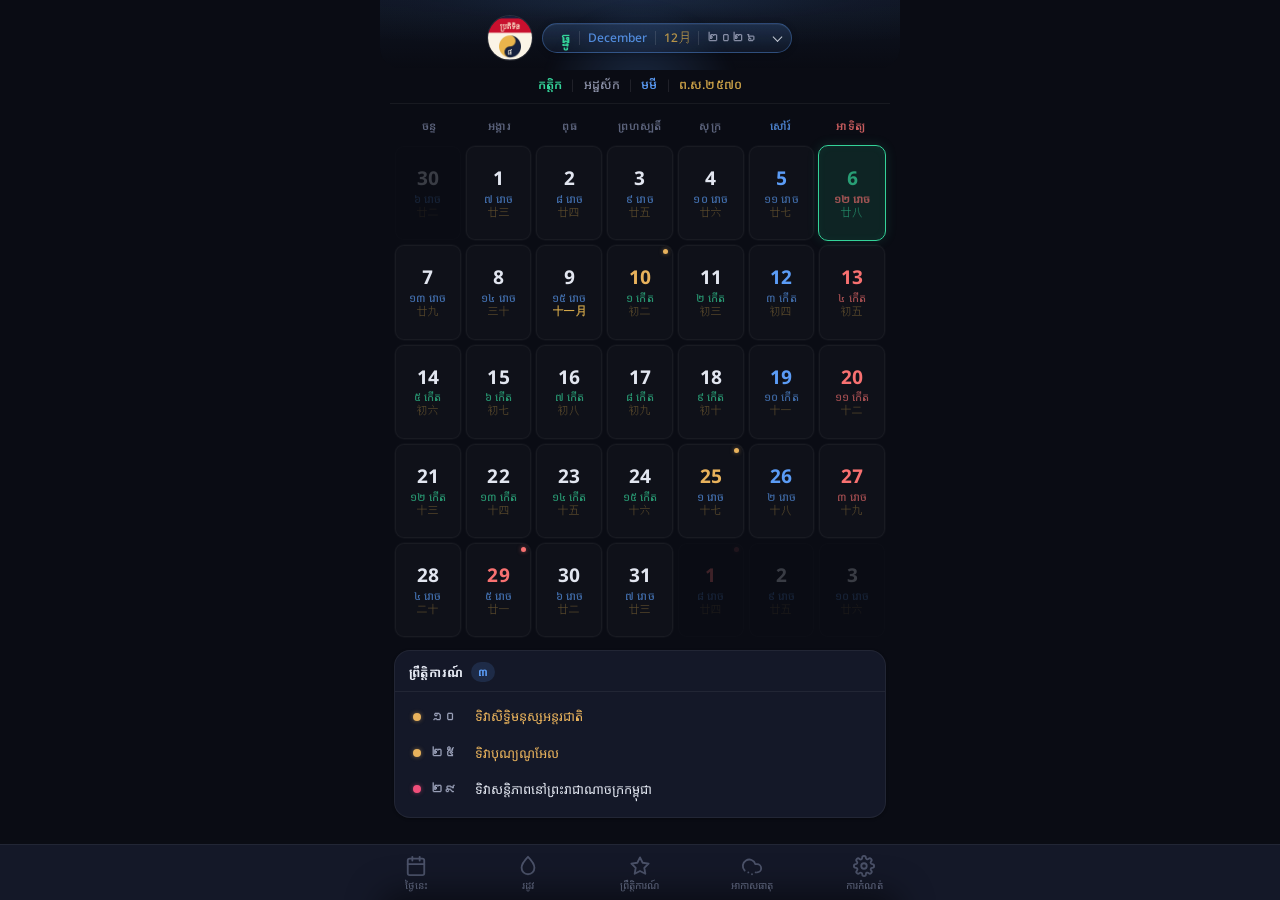
==== commit 0a0f7f44: "Release 1.5.2 Keep the monthly events card clear of the bottom bar.  .cal-app reserves space for the" ====
--- a/index.html
+++ b/index.html
@@ -216,7 +216,7 @@
             <div class="about-hero-tagline" data-i18n="aboutTagline">ប្រតិទិនច័ន្ទគតិខ្មែរ ដំណើរការដោយគ្មានអ៊ីនធឺណេត</div>
             <div class="about-hero-version">
               <span class="about-version-label" data-i18n="version">កំណែ</span>
-              <span class="about-version-num" id="settings-app-version">1.5.1</span>
+              <span class="about-version-num" id="settings-app-version">1.5.2</span>
               <a id="about-update" class="about-update-pill"
                  href="https://play.google.com/store/apps/details?id=com.khmercalendar.app"
                  target="_blank" rel="noopener">
--- a/css/khmer-calendar.css
+++ b/css/khmer-calendar.css
@@ -63,7 +63,16 @@
   display: flex;
   flex-direction: column;
   padding: 0 14px;
-  padding-bottom: 60px;
+  /* Must reserve the footer's real height, which grows with the safe area:
+     .cal-footer is fixed and sizes to max(56px, 50px + --kh-footer-safe), so a
+     flat 60px under-reserved on a gesture-navigation phone and the fixed bar
+     covered the bottom of the events card. .has-today-fab below already had
+     the safe-area term; this base rule did not. */
+  /* 56px is the footer's own height; the rest is clearance so the card's
+     rounded bottom edge sits above the bar instead of running into it — with
+     only the footer's height reserved the card met it flush and read as cut
+     off, since card and footer share a background colour. */
+  padding-bottom: calc(74px + var(--kh-footer-safe));
   position: relative;
 }
 
@@ -542,6 +551,17 @@
   padding-bottom: calc(114px + var(--kh-footer-safe));
 }
 
+/* The floating Today pill reserves 114px, which on a short screen leaves less
+   than the grid's min-content plus the card's normal floor — the two then
+   overflow and the pill lands on top of the card. The card gives way while the
+   pill is on screen; its body scrolls, so nothing is lost, and the grid keeps
+   its floor because shrinking that would push rows over the card instead. */
+/* With the pill on screen the column is ~40px tighter, which is more than the
+   grid alone can give back, so the card's floor drops to about one row. */
+.cal-app.has-today-fab .month-events {
+  min-height: 72px;
+}
+
 /* ===== Month / Year Picker Overlay ===== */
 .cal-picker-overlay {
   position: fixed;
@@ -1762,7 +1782,12 @@
 
 /* ===== Responsive ===== */
 @media (max-width: 460px) {
-  .cal-app { padding: 0 10px; }
+  /* Side padding only. The shorthand here used to reset padding-bottom to 0,
+     wiping out the footer reservation on every phone under 460px wide — the
+     events card then ran the full height of the app and the fixed footer
+     covered its last rows. .has-today-fab re-set the padding at higher
+     specificity, which is why the bug only showed on the current month. */
+  .cal-app { padding-left: 10px; padding-right: 10px; }
   .cal-cell { min-height: 50px; }
   .cal-gday { font-size: 16px; }
   .cal-kday { font-size: 10px; }
@@ -3155,17 +3180,37 @@
    shrunken grid cannot shrink its contents — the rows would overflow downward
    and paint over the card. Growing is safe; shrinking is not. */
 .cal-grid {
-  flex: 1 0 auto;
-}
-
-/* Sizes to its content now, capped so a busy month can't crowd the grid out;
-   .month-events-body has min-height:0 so the overflow scrolls internally. */
+  /* flex-shrink is 1 now, but deliberately WITHOUT min-height:0. That leaves
+     the automatic minimum in place, so the grid can give space back to the
+     events card only down to its own min-content — six rows at the cells' own
+     min-height. It cannot be squeezed past that, which is what used to make
+     rows overflow and paint over the card. */
+  flex: 1 1 auto;
+}
+
+/* The card sizes to its content between a floor and a cap; it does not grow
+   into spare height. Growing meant a month with one event showed that event
+   above a large empty card — the complaint this layout started with. The grid
+   takes the slack instead, and the card still expands for a busy month up to
+   the cap, past which .month-events-body scrolls.
+
+   The floor belongs here and not on .month-events-body: a min-height on the
+   body does not shrink with the card, so the body spilled past the card's
+   rounded bottom and ran into the footer. The grid is the box with slack —
+   grid-auto-rows:1fr over .cal-cell{min-height:60px} puts its floor at about
+   385px, roughly 110px below the height it takes when free — so the grid gives
+   way and the card keeps its size. */
 .month-events {
   flex: 0 1 auto;
-  min-height: 104px;
-  max-height: 34vh;
-}
-
+  min-height: 132px;
+  max-height: 46vh;
+}
+
+/* No floor here. .month-events-body is the scroll area, and a min-height on it
+   does not shrink with the card — the body simply spilled past the card's
+   rounded bottom and ran into the footer, which is what made the card look cut
+   off. With min-height:0 the card sizes to its content, shrinks when the month
+   needs six rows, and the body scrolls inside it. */
 .month-events-body {
   min-height: 0;
 }
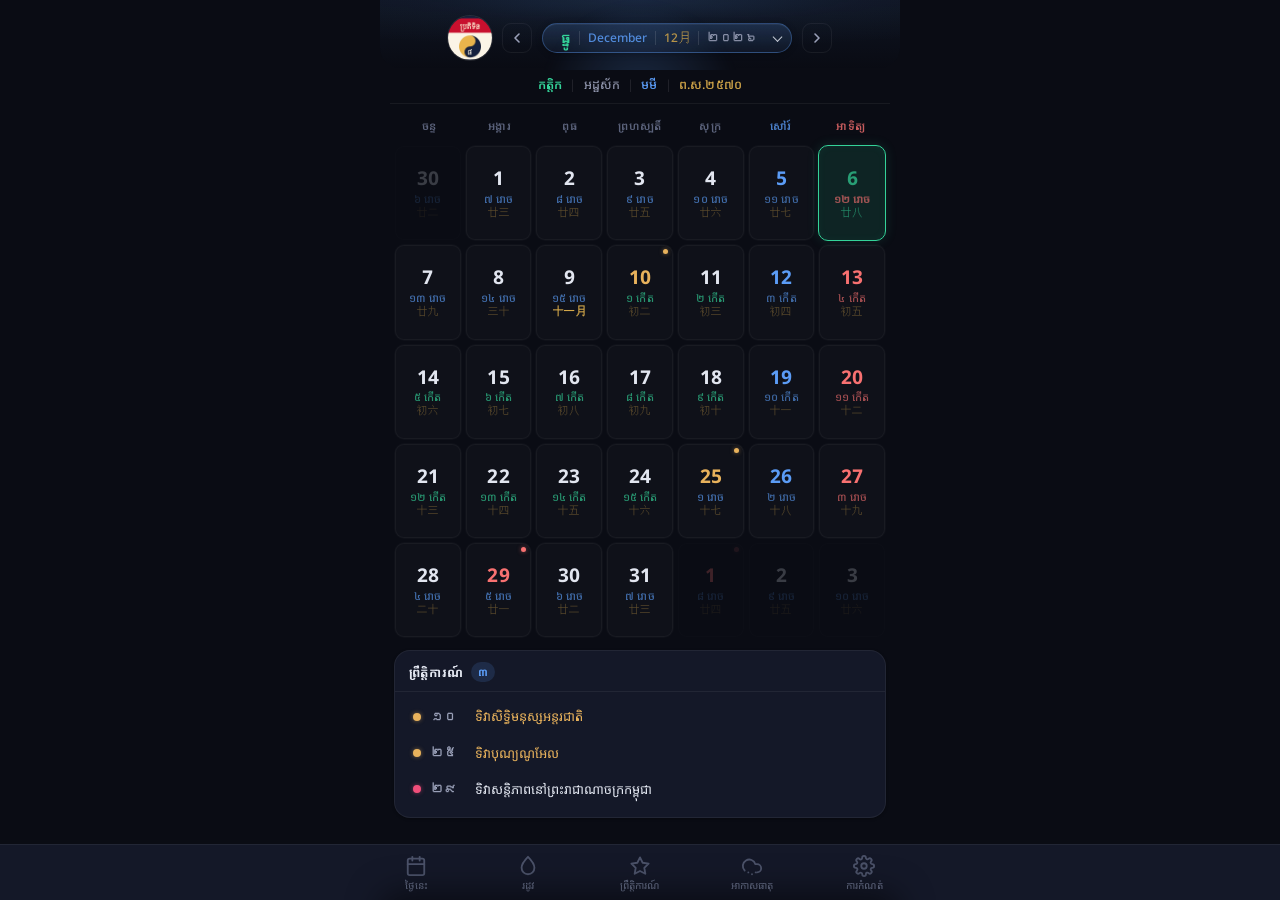
==== commit d52c9780: "Month arrows and keyboard navigation for pointer devices Changing month was horizontal-swipe only, w" ====
--- a/index.html
+++ b/index.html
@@ -40,7 +40,16 @@
       <div class="cal-topbar-glow"></div>
       <div class="cal-topbar-row">
         <img class="cal-topbar-icon" src="icons/icon-192.png" alt="" width="34" height="34">
+        <!-- Month arrows for pointer devices. Changing month was swipe-only,
+             which leaves a laptop or the Office task pane with no way to do it.
+             Hidden on touch screens, where the swipe already works. -->
+        <button type="button" class="cal-month-nav" id="cal-prev-month" aria-label="Previous month" title="Previous month">
+          <svg width="16" height="16" viewBox="0 0 24 24" fill="none" stroke="currentColor" stroke-width="2.4" stroke-linecap="round" stroke-linejoin="round"><path d="M15 18l-6-6 6-6"/></svg>
+        </button>
         <button type="button" class="cal-month-title" id="cal-month-title" aria-label="Choose month and year"></button>
+        <button type="button" class="cal-month-nav" id="cal-next-month" aria-label="Next month" title="Next month">
+          <svg width="16" height="16" viewBox="0 0 24 24" fill="none" stroke="currentColor" stroke-width="2.4" stroke-linecap="round" stroke-linejoin="round"><path d="M9 18l6-6-6-6"/></svg>
+        </button>
       </div>
     </header>
 
@@ -216,7 +225,7 @@
             <div class="about-hero-tagline" data-i18n="aboutTagline">ប្រតិទិនច័ន្ទគតិខ្មែរ ដំណើរការដោយគ្មានអ៊ីនធឺណេត</div>
             <div class="about-hero-version">
               <span class="about-version-label" data-i18n="version">កំណែ</span>
-              <span class="about-version-num" id="settings-app-version">1.5.2</span>
+              <span class="about-version-num" id="settings-app-version">1.5.3</span>
               <a id="about-update" class="about-update-pill"
                  href="https://play.google.com/store/apps/details?id=com.khmercalendar.app"
                  target="_blank" rel="noopener">
@@ -538,8 +547,27 @@
     );
   </script>
   <script>
-    if ('serviceWorker' in navigator) {
+    // Office Add-in mode: the manifest points at this page with ?office=1.
+    // Everything below is inert in a normal browser and in the mobile apps.
+    const KH_OFFICE = /[?&]office=1(&|$)/.test(location.search);
+
+    // No service worker inside the add-in. Office hosts the page in an
+    // embedded webview whose storage the user cannot clear, so a cache-first
+    // worker there would pin an old build with no way out.
+    if ('serviceWorker' in navigator && !KH_OFFICE) {
       window.addEventListener('load', () => navigator.serviceWorker.register('./sw.js').catch(() => {}));
+    }
+
+    if (KH_OFFICE) {
+      document.documentElement.classList.add('office-addin');
+      const officeJs = document.createElement('script');
+      officeJs.src = 'https://appsforoffice.microsoft.com/lib/1/hosted/office.js';
+      officeJs.onload = () => {
+        const addin = document.createElement('script');
+        addin.src = 'js/office-addin.js';
+        document.head.appendChild(addin);
+      };
+      document.head.appendChild(officeJs);
     }
 
     // PWA install banner (suppressed when already installed or recently dismissed)
@@ -566,6 +594,23 @@
         localStorage.setItem(_bannerDismissedKey, '1');
         document.getElementById('install-banner').classList.add('is-hidden');
       }
+    });
+
+    // Month arrows (pointer devices) and keyboard navigation. Both go through
+    // the same KhCal._nav the swipe uses, so behaviour cannot drift.
+    document.getElementById('cal-prev-month').addEventListener('click', () => KhCal._nav(-1));
+    document.getElementById('cal-next-month').addEventListener('click', () => KhCal._nav(1));
+
+    document.addEventListener('keydown', (e) => {
+      if (e.metaKey || e.ctrlKey || e.altKey) return;
+      // Never steal keys from a field, and not while a dialog is up.
+      const t = e.target;
+      if (t && (t.tagName === 'INPUT' || t.tagName === 'TEXTAREA' || t.tagName === 'SELECT' || t.isContentEditable)) return;
+      if (document.querySelector('.cal-modal-overlay.open, .cal-picker-overlay.open, .cal-settings-overlay.open')) return;
+
+      if (e.key === 'ArrowLeft' || e.key === 'PageUp') { e.preventDefault(); KhCal._nav(-1); }
+      else if (e.key === 'ArrowRight' || e.key === 'PageDown') { e.preventDefault(); KhCal._nav(1); }
+      else if (e.key === 'Home' || e.key === 't' || e.key === 'T') { e.preventDefault(); KhCal._goToday(); }
     });
 
     // Esc closes any open overlay
--- a/css/khmer-calendar.css
+++ b/css/khmer-calendar.css
@@ -3437,3 +3437,82 @@
   border-color: #2563EB;
   color: #1D4ED8;
 }
+
+/* =========================================================
+   OFFICE ADD-IN — only active when the page is loaded from
+   the add-in manifest (?office=1). A task pane is roughly
+   phone-shaped, so the layout needs no changes; this is the
+   insert affordance and its confirmation.
+   ========================================================= */
+.office-insert-btn {
+  flex-shrink: 0;
+  display: inline-flex;
+  align-items: center;
+  justify-content: center;
+  width: 28px;
+  height: 28px;
+  margin-left: 4px;
+  border: 1px solid var(--kh-border);
+  border-radius: 8px;
+  background: transparent;
+  color: var(--kh-primary);
+  cursor: pointer;
+  transition: background .15s, color .15s;
+}
+.office-insert-btn:hover,
+.office-insert-btn:active { background: var(--kh-primary-glow); }
+
+/* The add-in cannot use the app's toast, which is private to its module. */
+#office-flash {
+  position: fixed;
+  left: 50%;
+  bottom: 84px;
+  transform: translate(-50%, 12px);
+  z-index: 400;
+  max-width: 88%;
+  padding: 9px 14px;
+  border-radius: 10px;
+  background: var(--kh-card-bg);
+  border: 1px solid var(--kh-border);
+  color: var(--kh-text);
+  font-size: 12px;
+  text-align: center;
+  opacity: 0;
+  pointer-events: none;
+  transition: opacity .18s, transform .18s;
+}
+#office-flash.show { opacity: 1; transform: translate(-50%, 0); }
+#office-flash.bad { border-color: var(--kh-red); color: var(--kh-red); }
+
+/* Month arrows. Hidden by default so the phone layout is unchanged — the swipe
+   already covers touch. Shown only where there is a real pointer, which is
+   exactly the case the swipe cannot serve: a laptop, a desktop browser, and
+   the Office task pane. */
+.cal-month-nav {
+  display: none;
+  flex: 0 0 auto;
+  align-items: center;
+  justify-content: center;
+  width: 30px;
+  height: 30px;
+  padding: 0;
+  border: 1px solid var(--kh-border);
+  border-radius: 9px;
+  background: transparent;
+  color: var(--kh-text-secondary);
+  cursor: pointer;
+  transition: color .15s, border-color .15s, background .15s;
+}
+.cal-month-nav:hover {
+  color: var(--kh-primary);
+  border-color: var(--kh-primary);
+  background: var(--kh-primary-glow);
+}
+.cal-month-nav:active { transform: scale(0.94); }
+
+@media (hover: hover) and (pointer: fine) {
+  .cal-month-nav { display: inline-flex; }
+}
+/* The task pane is always pointer-driven, so never leave it without arrows
+   even if the host reports coarse pointer capabilities. */
+.office-addin .cal-month-nav { display: inline-flex; }
